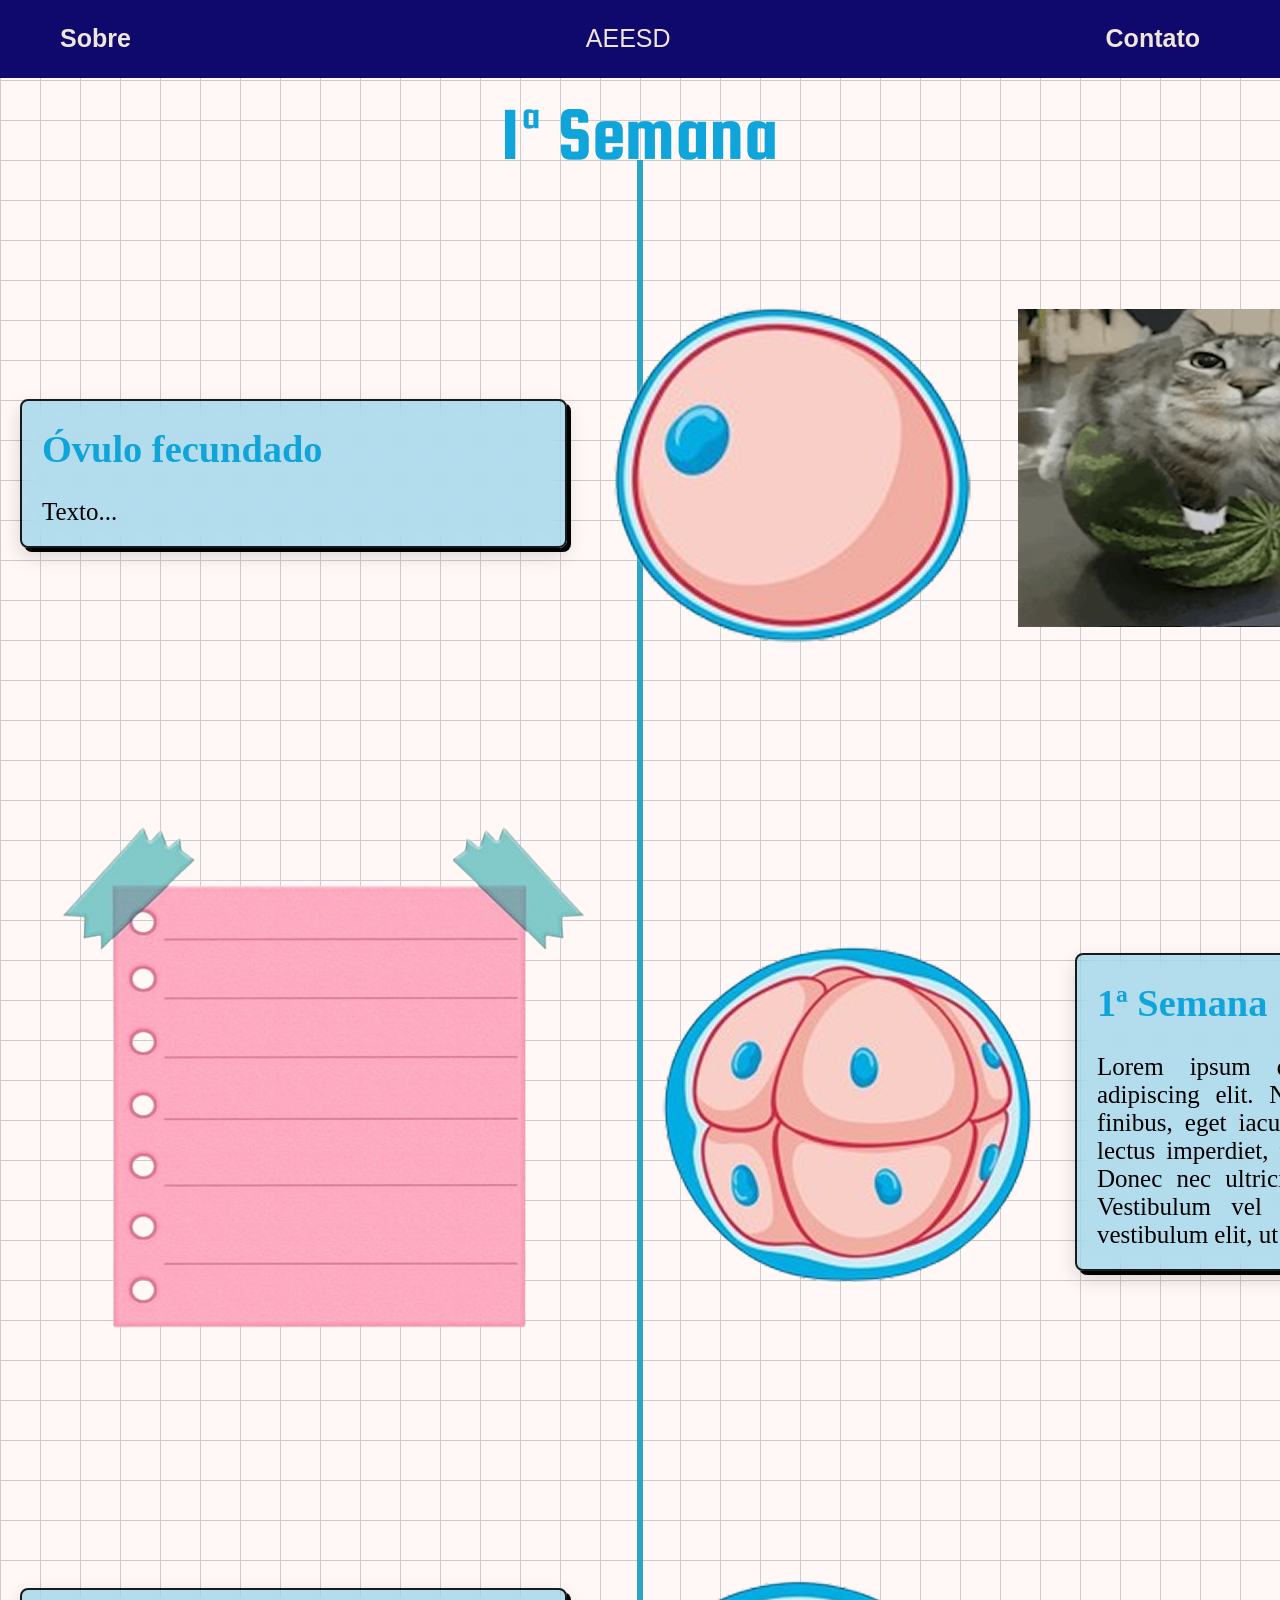
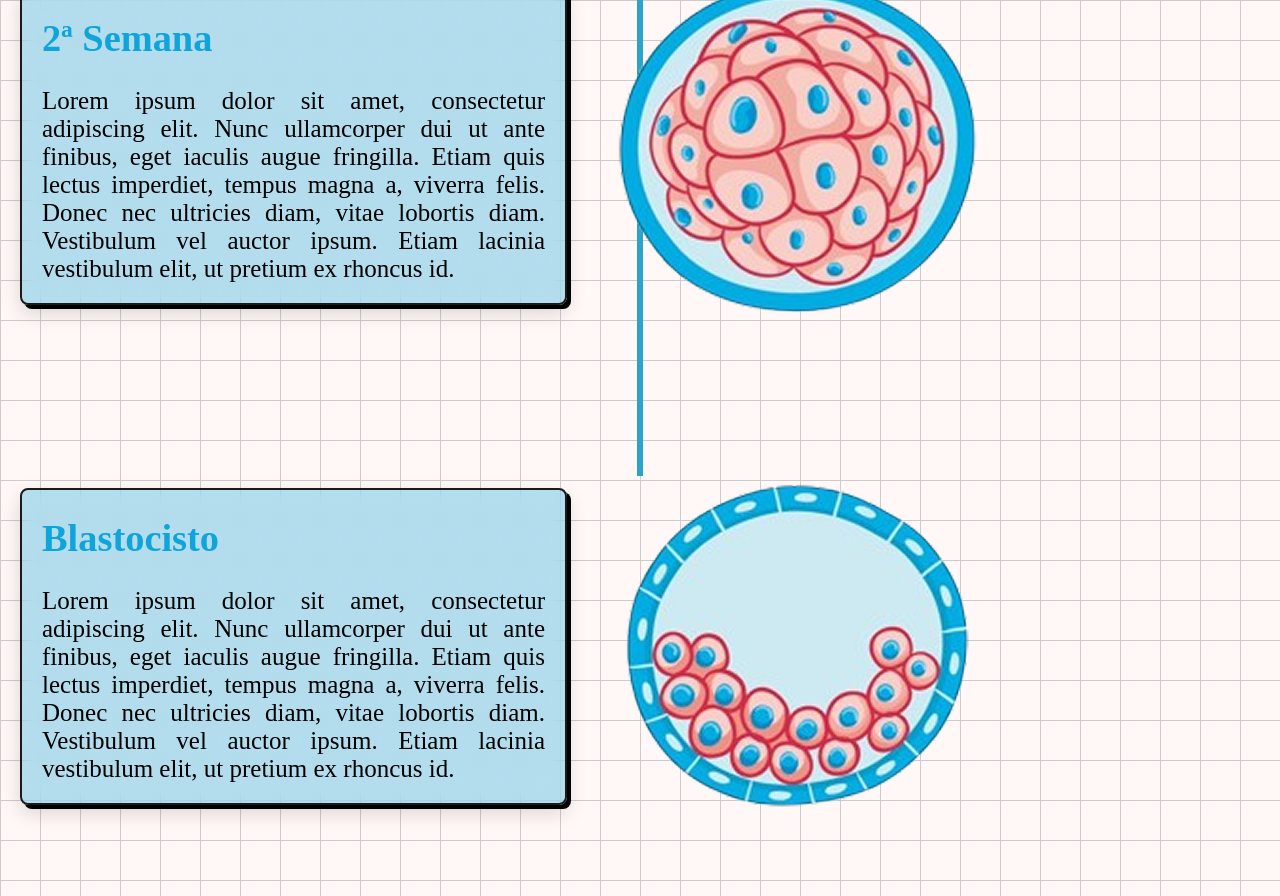
==== index.html @ a4c64a1e "deletando arquivos antigos" ====
<!DOCTYPE html>
<html lang="pt">

<head>
    <meta charset="UTF-8">
    <title>Fecundação</title>
    <link rel="stylesheet" href="style.css">
    <link rel="icon" type="jpg" href="img/gato.png" />
    <script src="./App.js"></script>

</head>

<body>

    <header class="header">
        <nav class="nav">
            <div class="menu-left">
                <a href="#">Sobre</a>
            </div>

            <div class="logo">AEESD</div>

            <div class="menu-right">
                <a href="#">Contato</a>
            </div>
        </nav>
    </header>

    <div class="semama">

        <div class="titulo-semana">
            <img src="img/1-semana.png" alt="">
        </div>

        <section class="timeline-item">

            <div class="timeline-content">

                <div class="card">
                    <h2>Óvulo fecundado</h2>
                    <p>Texto...</p>
                </div>

                <div class="timeline-center">
                    <img src="img/ovulo-fecundado.png">
                </div>

                <div class="side">
                    <img src="img/gato.png">
                </div>
            </div>

        </section>

        <section class="timeline-item">

            <div class="timeline-content">

                <div class="side">
                    <img src="img/POST-IT.png" alt="">
                </div>

                <div class="timeline-center">
                    <img src="img/primeiras-divisoes.png">
                </div>

                <div class="card">
                    <h2>1ª Semana</h2>
                    <p>Lorem ipsum dolor sit amet, consectetur adipiscing elit. Nunc ullamcorper dui ut ante finibus,
                        eget
                        iaculis augue fringilla. Etiam quis lectus imperdiet, tempus
                        magna a, viverra felis. Donec nec ultricies diam, vitae lobortis diam. Vestibulum vel auctor
                        ipsum.
                        Etiam lacinia vestibulum elit, ut pretium ex rhoncus id.</p>

                </div>
            </div>

        </section>

        <section class="timeline-item">

            <div class="timeline-content">

                <div class="card">
                    <h2>2ª Semana</h2>
                    <p>Lorem ipsum dolor sit amet, consectetur adipiscing elit. Nunc ullamcorper dui ut ante finibus,
                        eget
                        iaculis augue fringilla. Etiam quis lectus imperdiet, tempus
                        magna a, viverra felis. Donec nec ultricies diam, vitae lobortis diam. Vestibulum vel auctor
                        ipsum.
                        Etiam lacinia vestibulum elit, ut pretium ex rhoncus id.</p>
                </div>
                
                <div class="timeline-center">
                    <img src="img/morula.png">
                </div>
            </div>

        </section>

        <section class="timeline-item">

            <div class="timeline-content">

                <div class="card">
                    <h2>Blastocisto</h2>
                    <p>Lorem ipsum dolor sit amet, consectetur adipiscing elit. Nunc ullamcorper dui ut ante finibus,
                        eget
                        iaculis augue fringilla. Etiam quis lectus imperdiet, tempus
                        magna a, viverra felis. Donec nec ultricies diam, vitae lobortis diam. Vestibulum vel auctor
                        ipsum.
                        Etiam lacinia vestibulum elit, ut pretium ex rhoncus id.</p>
                </div>

                <div class="timeline-center">
                    <img src="img/blastocisto.png">
                </div>
            </div>

        </section>

    </div>

</body>

</html>
---- style.css ----
* {
    margin: 0;
    padding: 0;
    box-sizing: border-box;
    font-family: sans-serif;
}

html {
    font-size: 25px;
}

body::before {
    content: "";
    position: absolute;

    width: 6px;
    height: var(--line-height, 0px);

    background: #2aa4c8;

    left: 50%;
    transform: translateX(-50%);

    top: var(--line-start, 0px);

    z-index: 0;
}

body {
    -webkit-tap-highlight-color: transparent;
    line-height: 1.5;
    min-height: 100vh;
    background-color: #FFF8F6DE;

    background-image:
        linear-gradient(#ccc 1px, transparent 1px),
        linear-gradient(90deg, #ccc 1px, transparent 1px);
    background-size: 40px 40px;
}

.timeline-item {
    position: relative;
    padding: 120px 20px;
}

.timeline-content {
    display: grid;
    grid-template-columns: 1fr auto 1fr;
    align-items: center;
    gap: 40px;
}

.header {
    background: #10096d;
    padding: 20px 60px;
    color: #efe6d8;
}

.nav {
    display: flex;
    justify-content: space-between;
    align-items: center;
}

.nav a {
    text-decoration: none;
    color: #1f4fa3;
    font-weight: bold;
    margin-right: 20px;
    color: #efe6d8;
}

.titulo-semana {
    padding-top: 3.5vh;
    display: grid;
    place-items: center;
}

.titulo-semana {
    position: relative;
    text-align: center;
    margin-bottom: 60px;
}


.titulo-semana img {
    width: 269.80413818359375px;
}

.timeline-item {
    padding: 80px 20px;
    position: relative;
}

.timeline-content {
    display: grid;
    grid-template-columns: 1fr auto 1fr;
    align-items: center;
}



.card {
    position: relative;
    max-width: 551px;
    border-radius: 8px;
    border: 2px solid #1A1A1A;
    opacity: 1;
    background-color: #10A5DA4F;
    backdrop-filter: blur(10px);
    -webkit-backdrop-filter: blur(10px);
    padding: 20px;

    box-shadow:
        4px 4px 0px #000,
        0 8px 20px rgba(0, 0, 0, 0.15);

    transition: all 0.3s ease;
}

.card:hover {
    transform: translate(-2px, -2px);
    box-shadow:
        6px 6px 0px #000,
        0 12px 25px rgba(0, 0, 0, 0.2);
}

.card h2 {
    font-size: clamp(1.2rem, 3vw, 2rem);
    margin-bottom: 20px;
    color: #10A5DA;
    font-family: 'Squada One';
}


.card p {
    font-size: clamp(0.52rem, 2vw, 0.72);
    text-align: justify;
    font-family: 'Krona One';
    color: #000000;
    line-height: 28px;
    font-weight: 400;
    width: 503px;
}

.buttons button {
    padding: 15px 25px;
    border: none;
    border-radius: 10px;
    margin-right: 15px;
    font-weight: bold;
}

.timeline-center {
    position: relative;
    display: flex;
    justify-content: center;
}

.fala {
    position: absolute;
    top: -20px;
    left: 50px;
    background: white;
    border: 2px solid black;
    padding: 10px 20px;
    border-radius: 20px;
    font-weight: bold;
}

@media (max-width:900px) {

    .buttons {
        display: flex;
        flex-direction: column;
        gap: 15px;
    }

    .nav {
        flex-direction: column;
        gap: 20px;
    }

    .menu-left,
    .menu-right {
        display: flex;
        gap: 15px;
    }

}

.wave {
    width: 100%;
    overflow: hidden;
    line-height: 0;
    flex-basis: 100%;
}

.wave svg {
    display: block;
    width: 100%;
    height: 120px;
}
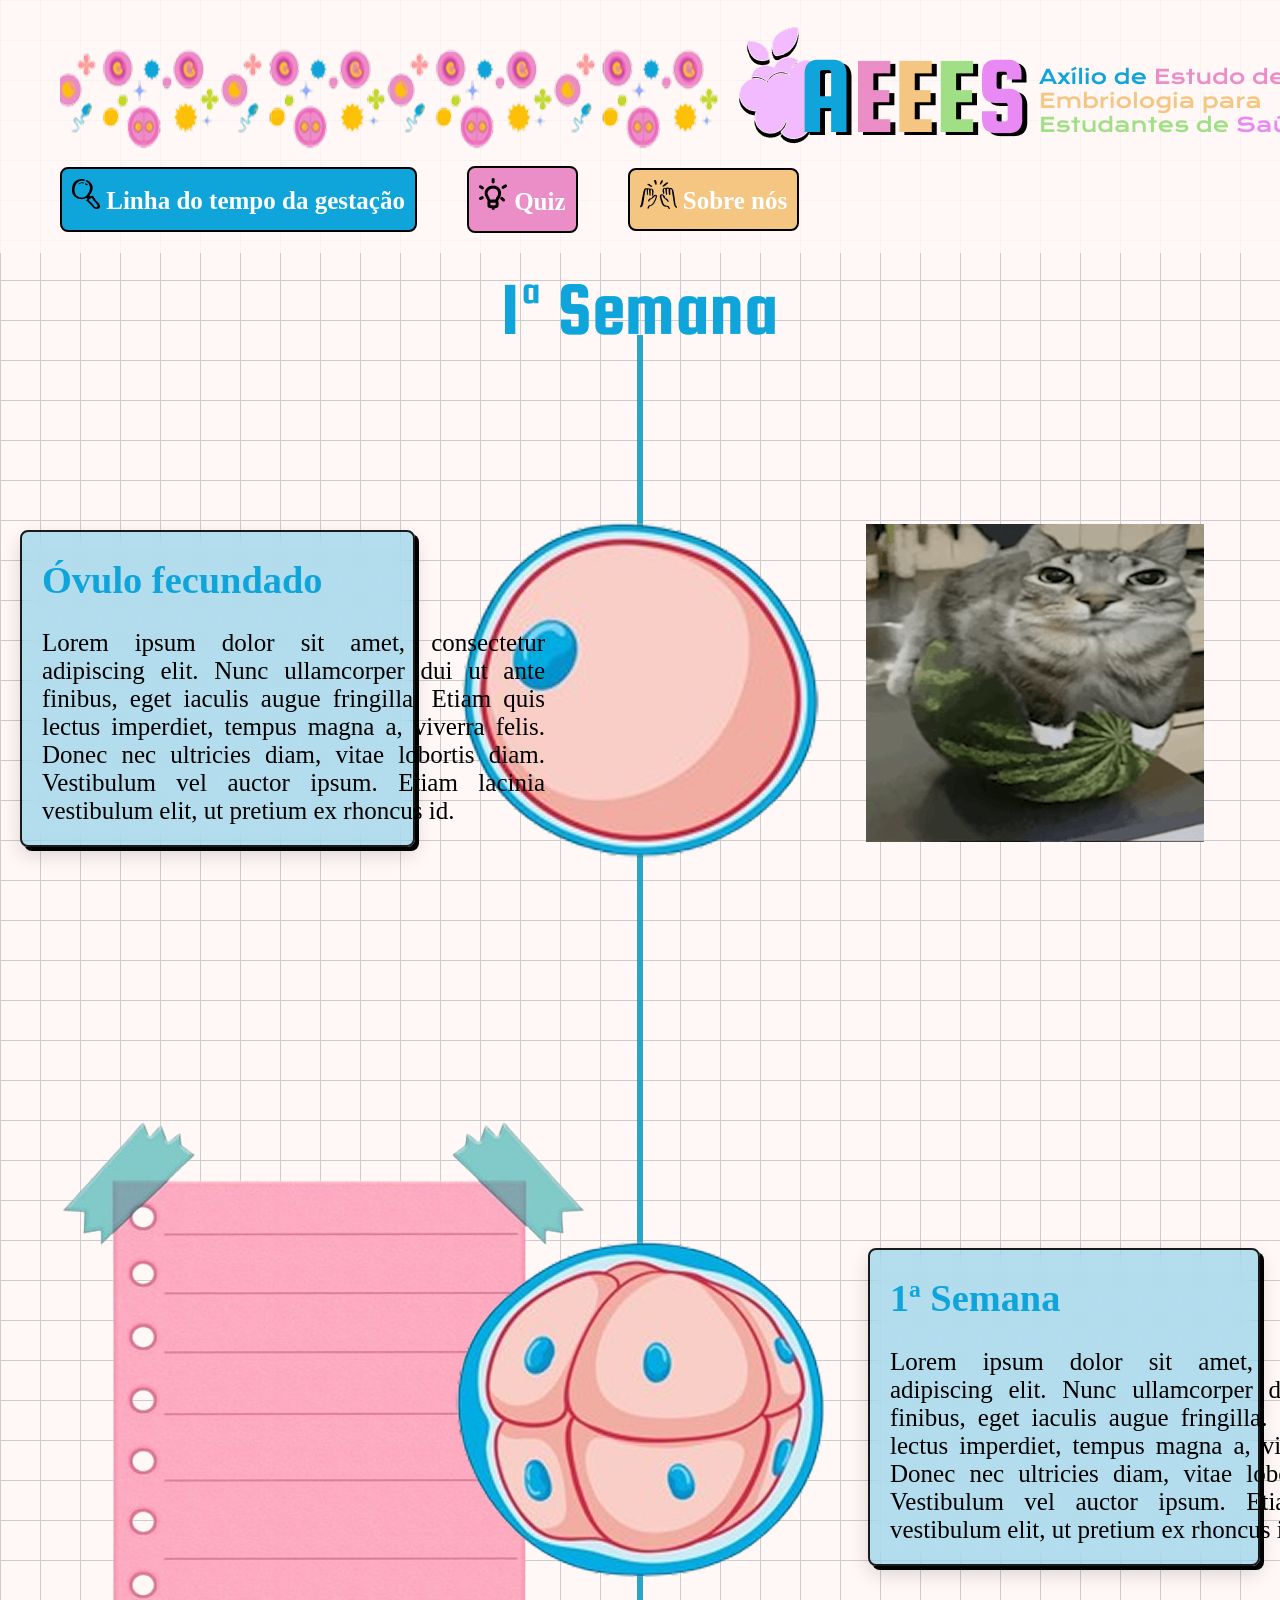
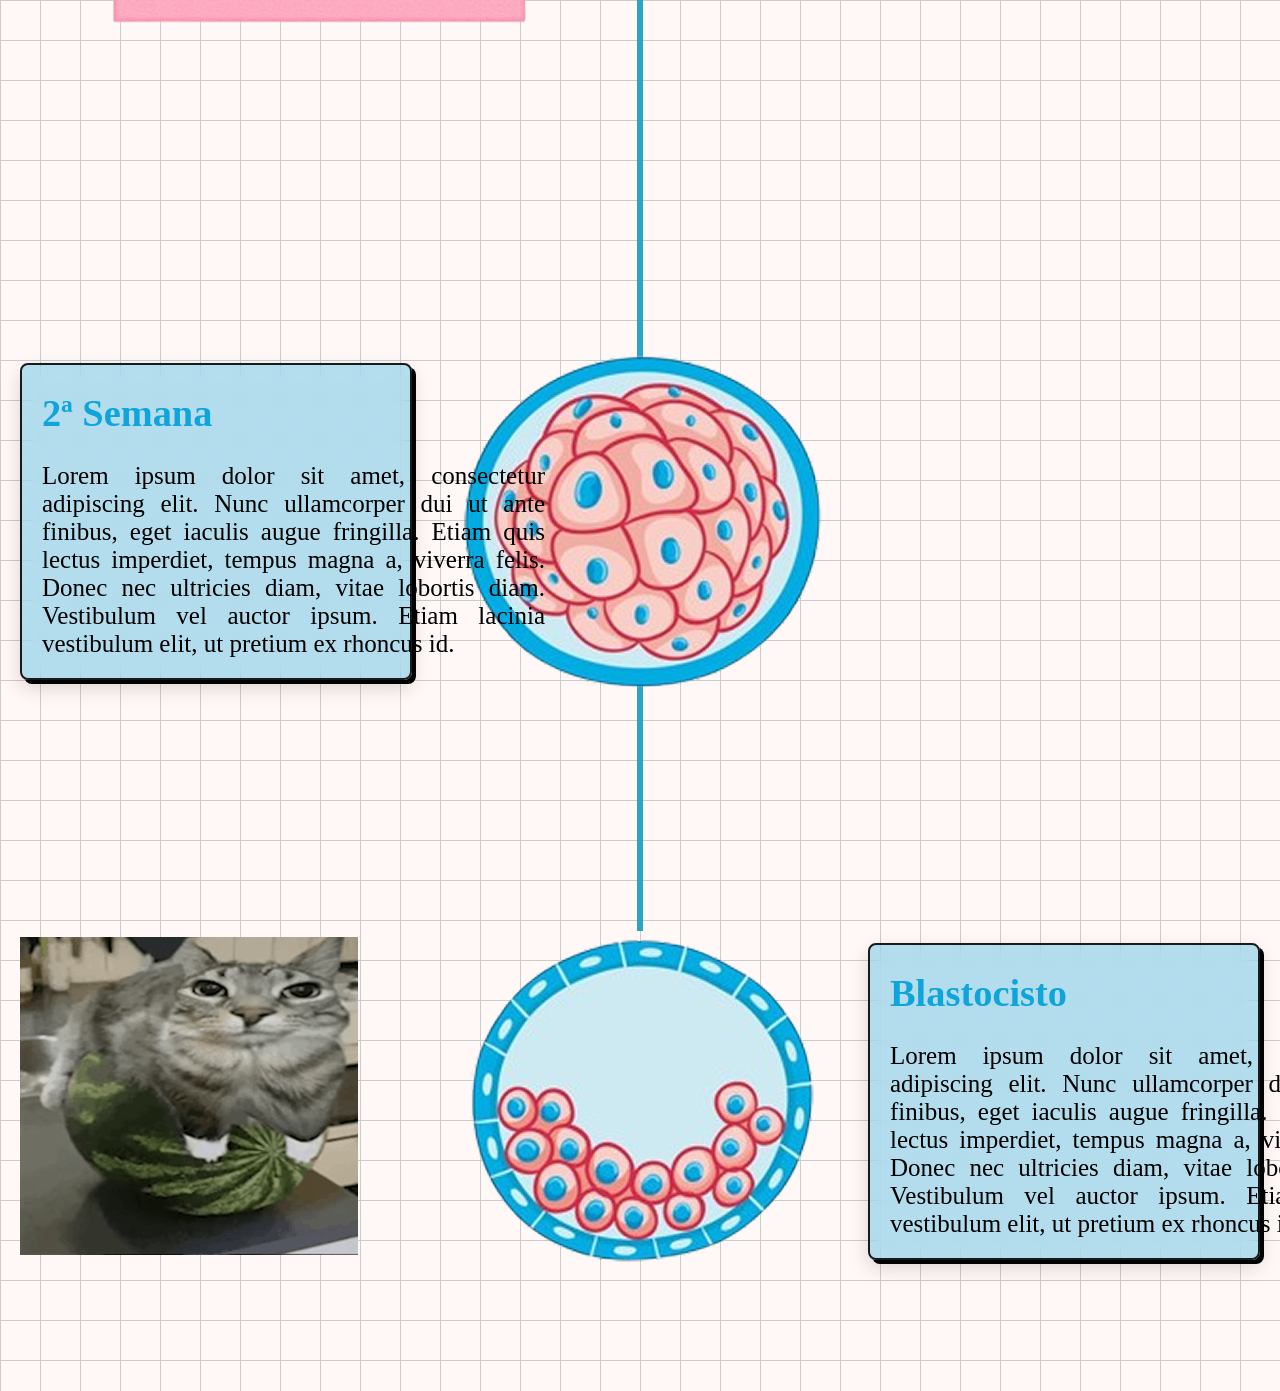
==== commit 34143774: "mudança na estrutura do img, mudanças na header da linha do tempo" ====
--- a/index.html
+++ b/index.html
@@ -13,16 +13,31 @@
 <body>
 
     <header class="header">
+        
+        <div class="logo">
+            <img src="img/header/image 2.png" alt="">
+            <img src="img/header/logo.png" alt="">
+            <img src="img/header/image 2.png" alt="">
+        </div>
+        
         <nav class="nav">
-            <div class="menu-left">
-                <a href="#">Sobre</a>
-            </div>
 
-            <div class="logo">AEESD</div>
+                <a href="#" class="a-timeline">
+                    <img src="img/header/lupa.png" alt="">
+                    Linha do tempo da gestação
+                </a>
 
-            <div class="menu-right">
-                <a href="#">Contato</a>
-            </div>
+                <a href="#" class="a-quiz">
+                    <img src="img/header/lampada-quiz.png" alt="">
+                    Quiz
+                </a>
+
+                <a href="#" class="a-sobre">
+                    <img src="img/header/sobre-nos.png" alt="">
+                    Sobre nós
+
+                </a>
+            
         </nav>
     </header>
 
@@ -38,7 +53,12 @@
 
                 <div class="card">
                     <h2>Óvulo fecundado</h2>
-                    <p>Texto...</p>
+                    <p>Lorem ipsum dolor sit amet, consectetur adipiscing elit. Nunc ullamcorper dui ut ante finibus,
+                        eget
+                        iaculis augue fringilla. Etiam quis lectus imperdiet, tempus
+                        magna a, viverra felis. Donec nec ultricies diam, vitae lobortis diam. Vestibulum vel auctor
+                        ipsum.
+                        Etiam lacinia vestibulum elit, ut pretium ex rhoncus id.</p>
                 </div>
 
                 <div class="timeline-center">
@@ -103,6 +123,14 @@
 
             <div class="timeline-content">
 
+                <div class="side">
+                    <img src="img/gato.png" alt="">
+                </div>
+
+                <div class="timeline-center">
+                    <img src="img/blastocisto.png">
+                </div>
+
                 <div class="card">
                     <h2>Blastocisto</h2>
                     <p>Lorem ipsum dolor sit amet, consectetur adipiscing elit. Nunc ullamcorper dui ut ante finibus,
@@ -113,9 +141,6 @@
                         Etiam lacinia vestibulum elit, ut pretium ex rhoncus id.</p>
                 </div>
 
-                <div class="timeline-center">
-                    <img src="img/blastocisto.png">
-                </div>
             </div>
 
         </section>
--- a/style.css
+++ b/style.css
@@ -30,75 +30,101 @@
     -webkit-tap-highlight-color: transparent;
     line-height: 1.5;
     min-height: 100vh;
-    background-color: #FFF8F6DE;
+    background: #FFF8F6DE;
 
     background-image:
         linear-gradient(#ccc 1px, transparent 1px),
         linear-gradient(90deg, #ccc 1px, transparent 1px);
     background-size: 40px 40px;
-}
-
-.timeline-item {
-    position: relative;
-    padding: 120px 20px;
-}
-
-.timeline-content {
-    display: grid;
-    grid-template-columns: 1fr auto 1fr;
-    align-items: center;
-    gap: 40px;
+
+    overflow-x: hidden;
+}
+
+
+.logo {
+    display: flex;
+    width: 100%;
+}
+
+.logo img {
+    width: 100%;
 }
 
 .header {
-    background: #10096d;
+    background: #FFF8F6DE;
     padding: 20px 60px;
     color: #efe6d8;
 }
 
 .nav {
     display: flex;
-    justify-content: space-between;
+    justify-content: left;
+
     align-items: center;
 }
 
 .nav a {
+    font-family: Krona One;
     text-decoration: none;
-    color: #1f4fa3;
     font-weight: bold;
-    margin-right: 20px;
-    color: #efe6d8;
+    margin-right: 50px;
+    color: #FFFFFF;
+    border: 2px solid #000000;
+}
+
+
+.a-timeline,
+.a-quiz,
+.a-sobre {
+    border-top: 2px solid #1A1A1A;
+    border-radius: 8px;
+    padding: 10px;
+}
+
+.a-timeline {
+    background-color: #10A5DA;
+}
+
+.a-quiz {
+    background: #EB8EC7;
+
+}
+
+.a-sobre {
+    background: #F4C682;
+
 }
 
 .titulo-semana {
     padding-top: 3.5vh;
     display: grid;
     place-items: center;
-}
-
-.titulo-semana {
     position: relative;
     text-align: center;
     margin-bottom: 60px;
 }
 
-
 .titulo-semana img {
     width: 269.80413818359375px;
 }
 
 .timeline-item {
-    padding: 80px 20px;
     position: relative;
+    padding: 120px 20px;
 }
 
 .timeline-content {
     display: grid;
-    grid-template-columns: 1fr auto 1fr;
+    grid-template-columns: minmax(0, 1fr) auto minmax(0, 1fr);
     align-items: center;
-}
-
-
+    gap: 40px;
+}
+
+
+.timeline-center {
+    display: flex;
+    justify-content: center;
+}
 
 .card {
     position: relative;
@@ -151,12 +177,6 @@
     font-weight: bold;
 }
 
-.timeline-center {
-    position: relative;
-    display: flex;
-    justify-content: center;
-}
-
 .fala {
     position: absolute;
     top: -20px;
@@ -181,12 +201,6 @@
         gap: 20px;
     }
 
-    .menu-left,
-    .menu-right {
-        display: flex;
-        gap: 15px;
-    }
-
 }
 
 .wave {
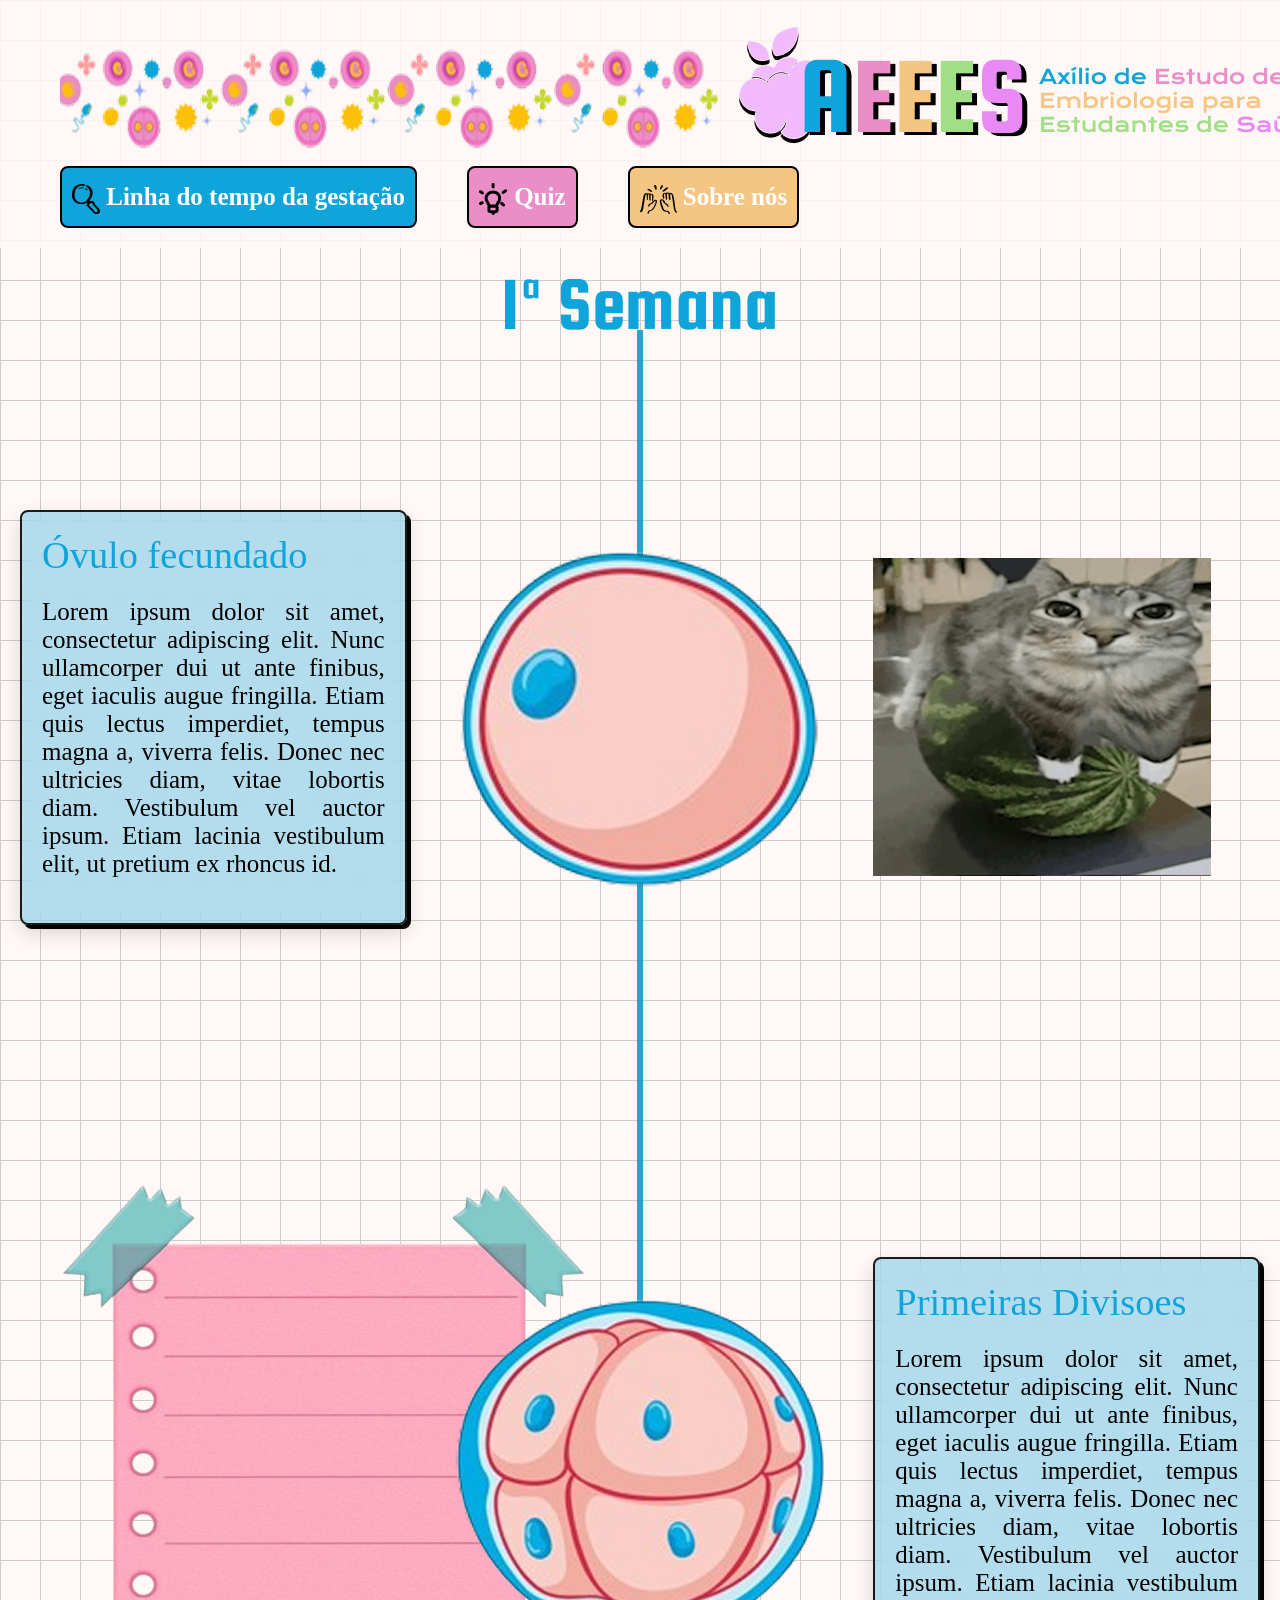
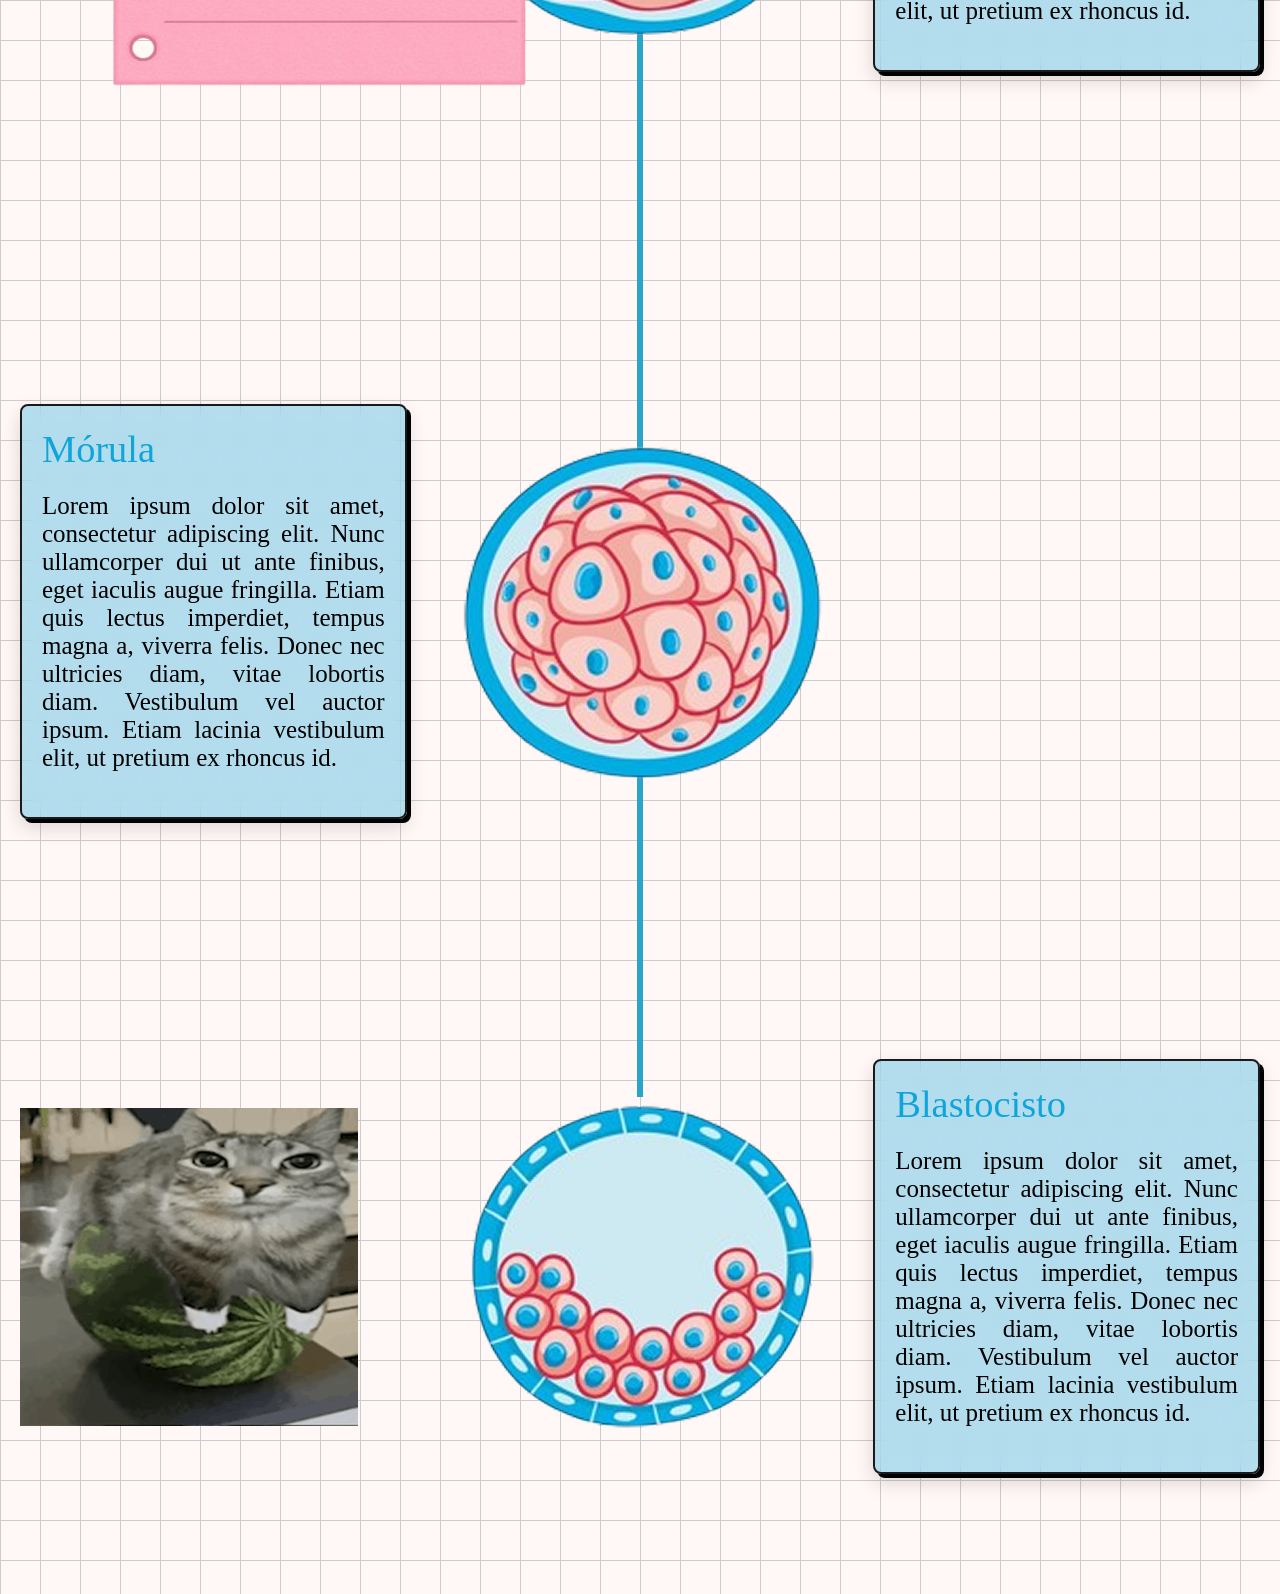
==== commit 3f237949: "Adicionando popover e navegação para página de detalhe da 1 semana, além de ajustar tamanho da fonte" ====
--- a/index.html
+++ b/index.html
@@ -2,49 +2,62 @@
 <html lang="pt">
 
 <head>
+    <title>Fecundação</title>
     <meta charset="UTF-8">
-    <title>Fecundação</title>
+
+    <link href="https://cdn.jsdelivr.net/npm/bootstrap@5.3.8/dist/css/bootstrap.min.css" rel="stylesheet"
+        integrity="sha384-sRIl4kxILFvY47J16cr9ZwB07vP4J8+LH7qKQnuqkuIAvNWLzeN8tE5YBujZqJLB" crossorigin="anonymous">
+
+    <script src="https://cdn.jsdelivr.net/npm/bootstrap@5.3.8/dist/js/bootstrap.bundle.min.js"
+        integrity="sha384-FKyoEForCGlyvwx9Hj09JcYn3nv7wiPVlz7YYwJrWVcXK/BmnVDxM+D2scQbITxI"
+        crossorigin="anonymous"></script>
+
     <link rel="stylesheet" href="style.css">
     <link rel="icon" type="jpg" href="img/gato.png" />
-    <script src="./App.js"></script>
+
+    <script src="./App.js" defer></script>
 
 </head>
 
 <body>
 
     <header class="header">
-        
+
         <div class="logo">
             <img src="img/header/image 2.png" alt="">
             <img src="img/header/logo.png" alt="">
             <img src="img/header/image 2.png" alt="">
         </div>
-        
+
         <nav class="nav">
 
-                <a href="#" class="a-timeline">
-                    <img src="img/header/lupa.png" alt="">
-                    Linha do tempo da gestação
-                </a>
+            <a href="index.html" class="a-timeline">
+                <img src="img/header/lupa.png" alt="">
+                Linha do tempo da gestação
+            </a>
 
-                <a href="#" class="a-quiz">
-                    <img src="img/header/lampada-quiz.png" alt="">
-                    Quiz
-                </a>
+            <a href="#" class="a-quiz">
+                <img src="img/header/lampada-quiz.png" alt="">
+                Quiz
+            </a>
 
-                <a href="#" class="a-sobre">
-                    <img src="img/header/sobre-nos.png" alt="">
-                    Sobre nós
+            <a href="#" class="a-sobre">
+                <img src="img/header/sobre-nos.png" alt="">
+                Sobre nós
 
-                </a>
-            
+            </a>
+
         </nav>
     </header>
 
     <div class="semama">
 
-        <div class="titulo-semana">
+        <div class="titulo-semana" data-bs-toggle="popover" data-bs-trigger="hover" data-bs-placement="top"
+            data-bs-title="1ª Semana" data-bs-content="Clique para ver mais">
+        
+        <a href="details/1-semana.html">
             <img src="img/1-semana.png" alt="">
+        </a>
         </div>
 
         <section class="timeline-item">
@@ -85,7 +98,7 @@
                 </div>
 
                 <div class="card">
-                    <h2>1ª Semana</h2>
+                    <h2>Primeiras Divisoes</h2>
                     <p>Lorem ipsum dolor sit amet, consectetur adipiscing elit. Nunc ullamcorper dui ut ante finibus,
                         eget
                         iaculis augue fringilla. Etiam quis lectus imperdiet, tempus
@@ -103,7 +116,7 @@
             <div class="timeline-content">
 
                 <div class="card">
-                    <h2>2ª Semana</h2>
+                    <h2>Mórula</h2>
                     <p>Lorem ipsum dolor sit amet, consectetur adipiscing elit. Nunc ullamcorper dui ut ante finibus,
                         eget
                         iaculis augue fringilla. Etiam quis lectus imperdiet, tempus
@@ -111,7 +124,7 @@
                         ipsum.
                         Etiam lacinia vestibulum elit, ut pretium ex rhoncus id.</p>
                 </div>
-                
+
                 <div class="timeline-center">
                     <img src="img/morula.png">
                 </div>
--- a/style.css
+++ b/style.css
@@ -40,10 +40,21 @@
     overflow-x: hidden;
 }
 
+.popover {
+    animation: popFade .3s ease;
+}
+
+.popover {
+    background: #ffffff;
+    border: 3px solid #1d67ac;
+    border-radius: 20px;
+}
+
 
 .logo {
     display: flex;
     width: 100%;
+    justify-content: start;
 }
 
 .logo img {
@@ -59,7 +70,6 @@
 .nav {
     display: flex;
     justify-content: left;
-
     align-items: center;
 }
 
@@ -70,6 +80,8 @@
     margin-right: 50px;
     color: #FFFFFF;
     border: 2px solid #000000;
+    transition: all 0.3s ease;
+
 }
 
 
@@ -79,6 +91,10 @@
     border-top: 2px solid #1A1A1A;
     border-radius: 8px;
     padding: 10px;
+}
+
+.nav a:hover {
+    transform: translate(-2px, -2px) scale(1.02);
 }
 
 .a-timeline {
@@ -115,9 +131,10 @@
 
 .timeline-content {
     display: grid;
-    grid-template-columns: minmax(0, 1fr) auto minmax(0, 1fr);
+    grid-template-columns: repeat(3, minmax(200px, 1fr));
     align-items: center;
     gap: 40px;
+
 }
 
 
@@ -131,7 +148,6 @@
     max-width: 551px;
     border-radius: 8px;
     border: 2px solid #1A1A1A;
-    opacity: 1;
     background-color: #10A5DA4F;
     backdrop-filter: blur(10px);
     -webkit-backdrop-filter: blur(10px);
@@ -145,10 +161,11 @@
 }
 
 .card:hover {
-    transform: translate(-2px, -2px);
+    transform: translate(-8px, -8px) scale(1.02);
+
     box-shadow:
-        6px 6px 0px #000,
-        0 12px 25px rgba(0, 0, 0, 0.2);
+        12px 12px 0px #000,
+        0 25px 50px rgba(0, 0, 0, 0.3);
 }
 
 .card h2 {
@@ -160,13 +177,12 @@
 
 
 .card p {
-    font-size: clamp(0.52rem, 2vw, 0.72);
+    font-size: clamp(0.7rem, 2vw, 1rem);
     text-align: justify;
     font-family: 'Krona One';
     color: #000000;
     line-height: 28px;
     font-weight: 400;
-    width: 503px;
 }
 
 .buttons button {
@@ -188,7 +204,7 @@
     font-weight: bold;
 }
 
-@media (max-width:900px) {
+/* @media (max-width:900px) {
 
     .buttons {
         display: flex;
@@ -214,4 +230,4 @@
     display: block;
     width: 100%;
     height: 120px;
-}+} */
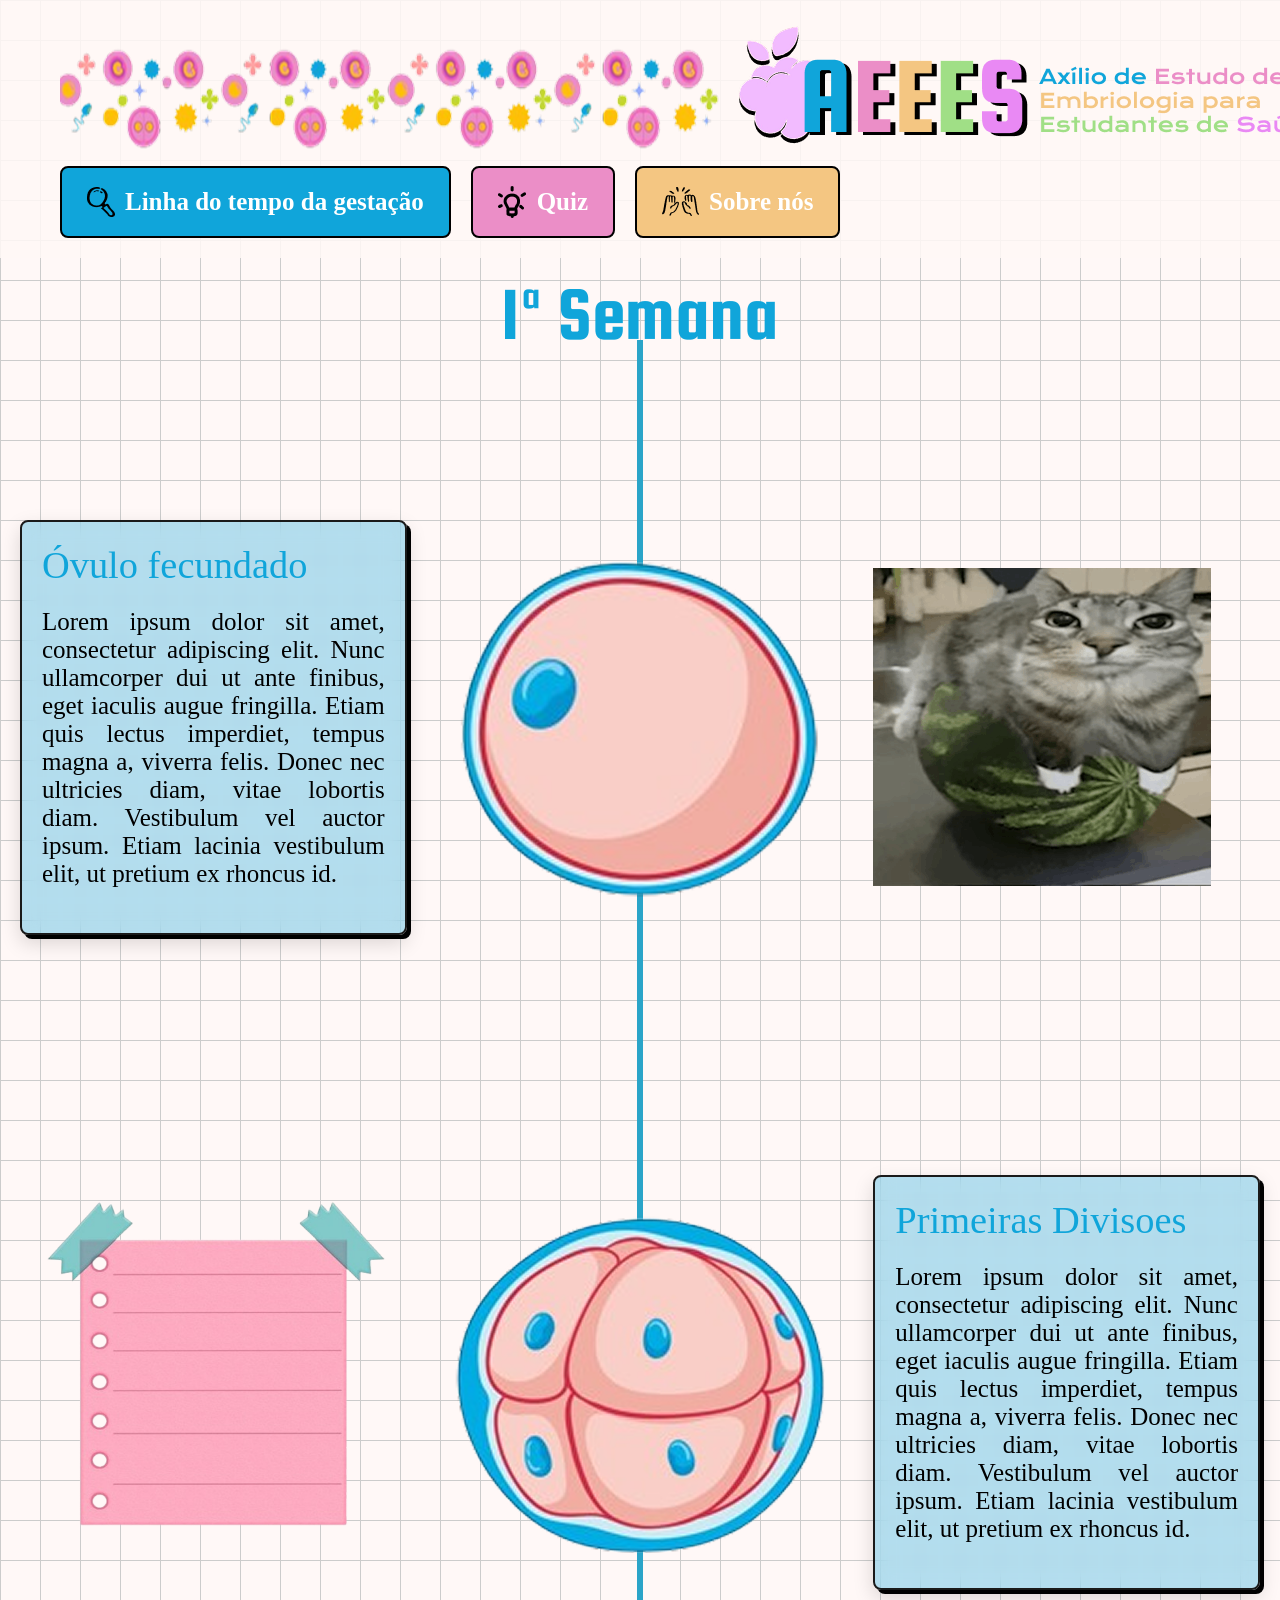
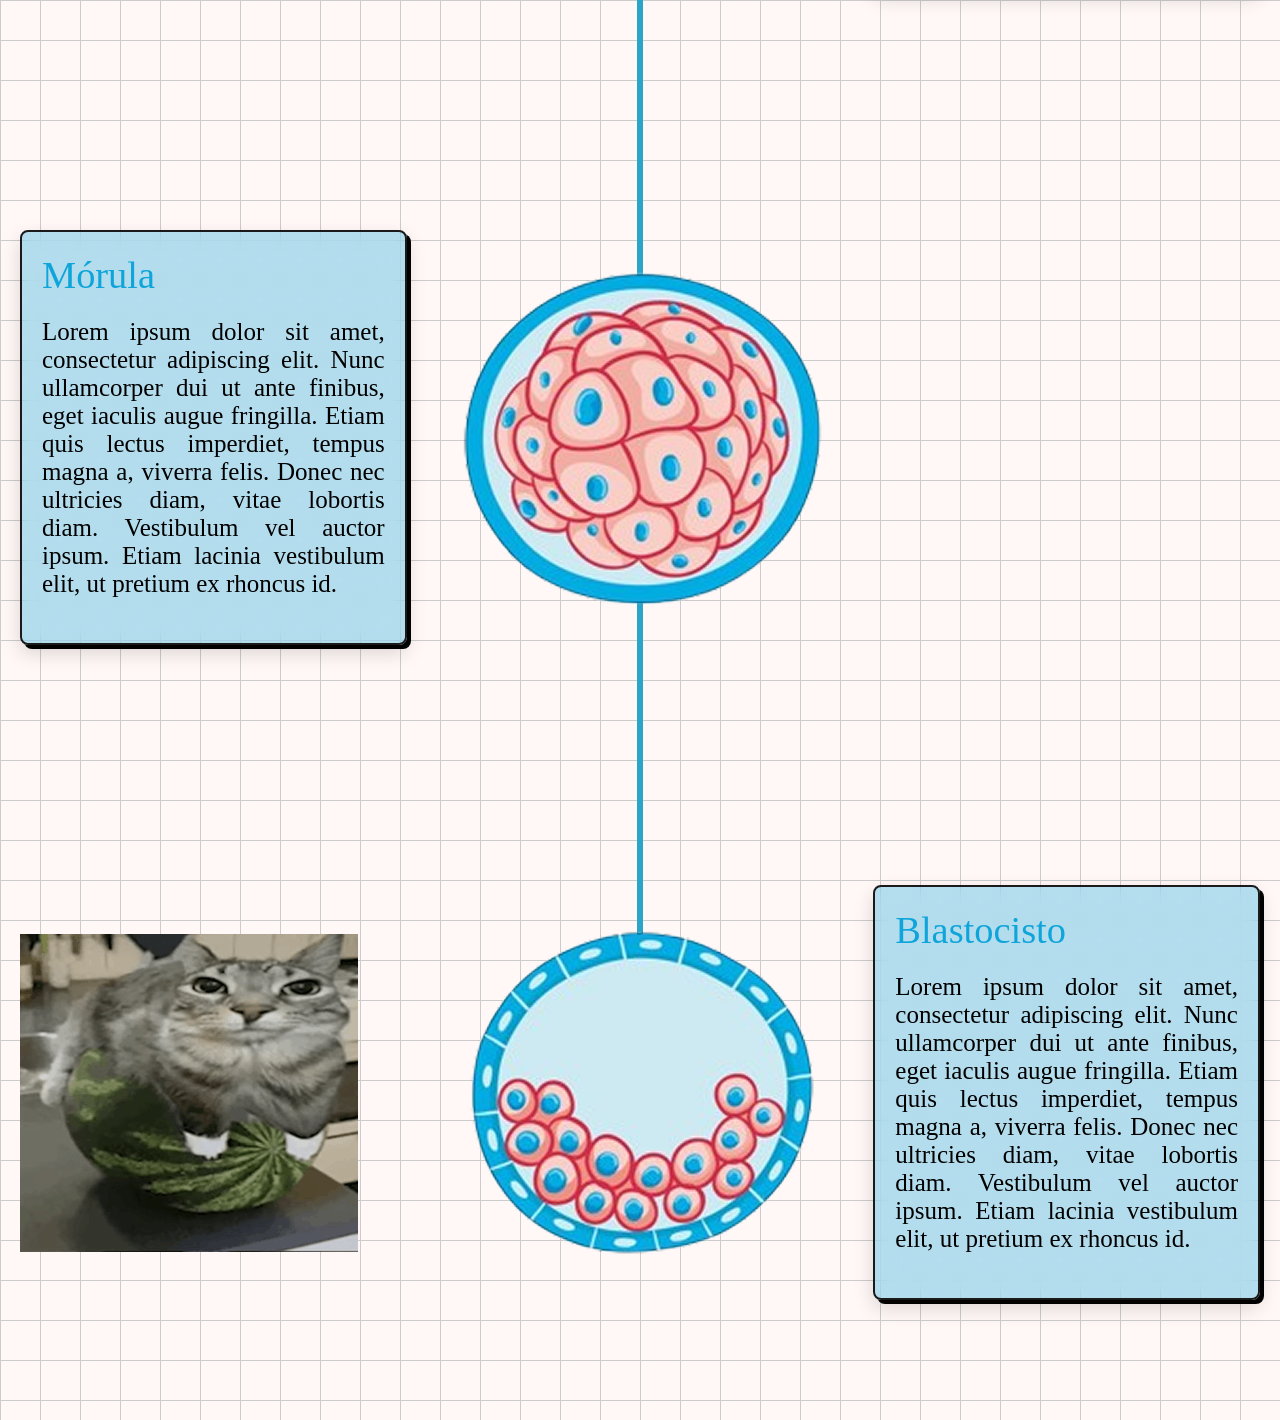
==== commit 6ab65bbf: "Adicionando navegação entre páginas e começando a melhorar responsividade" ====
--- a/index.html
+++ b/index.html
@@ -24,9 +24,9 @@
     <header class="header">
 
         <div class="logo">
-            <img src="img/header/image 2.png" alt="">
-            <img src="img/header/logo.png" alt="">
-            <img src="img/header/image 2.png" alt="">
+            <img src="img/header/image 2.png" alt="" class="icone-nav">
+            <img src="img/header/logo.png" alt="" class="icone-nav">
+            <img src="img/header/image 2.png" alt="" class="icone-nav">
         </div>
 
         <nav class="nav">
--- a/style.css
+++ b/style.css
@@ -69,19 +69,25 @@
 
 .nav {
     display: flex;
-    justify-content: left;
+    justify-content: flex-start;
     align-items: center;
+    flex-wrap: wrap;
+    gap: 20px;
 }
 
 .nav a {
     font-family: Krona One;
     text-decoration: none;
     font-weight: bold;
-    margin-right: 50px;
     color: #FFFFFF;
     border: 2px solid #000000;
     transition: all 0.3s ease;
-
+    white-space: nowrap;
+    padding: 15px 25px;
+    display: flex;
+    align-items: center;
+    gap: 10px;
+    min-width: fit-content;
 }
 
 
@@ -90,7 +96,6 @@
 .a-sobre {
     border-top: 2px solid #1A1A1A;
     border-radius: 8px;
-    padding: 10px;
 }
 
 .nav a:hover {
@@ -230,4 +235,185 @@
     display: block;
     width: 100%;
     height: 120px;
-} */+} */
+
+/* Classe responsiva para imagens */
+.img,
+img {
+    max-width: 100%;
+    height: auto;
+    display: block;
+}
+
+/* Media queries para telas menores */
+@media (max-width: 1024px) {
+    .header {
+        padding: 15px 30px;
+    }
+
+    .nav a {
+        margin-right: 30px;
+        font-size: 0.9rem;
+    }
+
+    .timeline-content {
+        grid-template-columns: 1fr;
+        gap: 30px;
+    }
+
+    .card {
+        max-width: 100%;
+    }
+}
+
+@media (max-width: 768px) {
+    html {
+        font-size: 18px;
+    }
+
+    .header {
+        padding: 10px 20px;
+    }
+
+    .logo {
+        flex-direction: column;
+        align-items: center;
+    }
+
+    .logo img {
+        max-width: 200px;
+    }
+
+    .nav {
+        flex-direction: column;
+        gap: 15px;
+        margin-top: 15px;
+    }
+
+    .icone-nav {
+        max-width: 100%;
+    }
+
+    .nav a {
+        margin-right: 0;
+        font-size: 0.85rem;
+        padding: 8px 12px;
+        width: fit-content;
+        text-align: center;
+    }
+
+    .titulo-semana {
+        margin-bottom: 30px;
+    }
+
+    .titulo-semana img {
+        max-width: 150px;
+    }
+
+    .timeline-item {
+        padding: 60px 15px;
+    }
+
+    .timeline-content {
+        grid-template-columns: 1fr;
+        gap: 20px;
+    }
+
+    .card {
+        max-width: 100%;
+        padding: 15px;
+        box-shadow: 2px 2px 0px #000, 0 4px 10px rgba(0, 0, 0, 0.15);
+    }
+
+    .card:hover {
+        box-shadow: 4px 4px 0px #000, 0 8px 20px rgba(0, 0, 0, 0.2);
+    }
+
+    .card h2 {
+        font-size: 1rem;
+    }
+
+    .card p {
+        font-size: 0.8rem;
+        line-height: 20px;
+    }
+
+    .timeline-center img,
+    .side img {
+        max-width: 100%;
+        height: auto;
+    }
+}
+
+@media (max-width: 480px) {
+    html {
+        font-size: 14px;
+    }
+
+    body {
+        background-size: 20px 20px;
+    }
+
+    .header {
+        padding: 8px 15px;
+    }
+
+    .logo {
+        gap: 10px;
+    }
+
+    .logo img {
+        max-width: 120px;
+    }
+
+    .nav a {
+        font-size: 0.75rem;
+        padding: 6px 10px;
+        margin-right: 0;
+    }
+
+    .nav a img {
+        display: none;
+    }
+
+    .titulo-semana {
+        padding-top: 2vh;
+        margin-bottom: 20px;
+    }
+
+    .titulo-semana img {
+        max-width: 100px;
+    }
+
+    .timeline-item {
+        padding: 40px 10px;
+    }
+
+    .card {
+        padding: 10px;
+        border-radius: 5px;
+    }
+
+    .card h2 {
+        font-size: 0.9rem;
+        margin-bottom: 10px;
+    }
+
+    .card p {
+        font-size: 0.7rem;
+        line-height: 16px;
+    }
+
+    .buttons button {
+        padding: 10px 15px;
+        margin-right: 10px;
+        font-size: 0.8rem;
+    }
+
+    .fala {
+        top: -15px;
+        left: 20px;
+        padding: 8px 15px;
+        font-size: 0.8rem;
+    }
+}
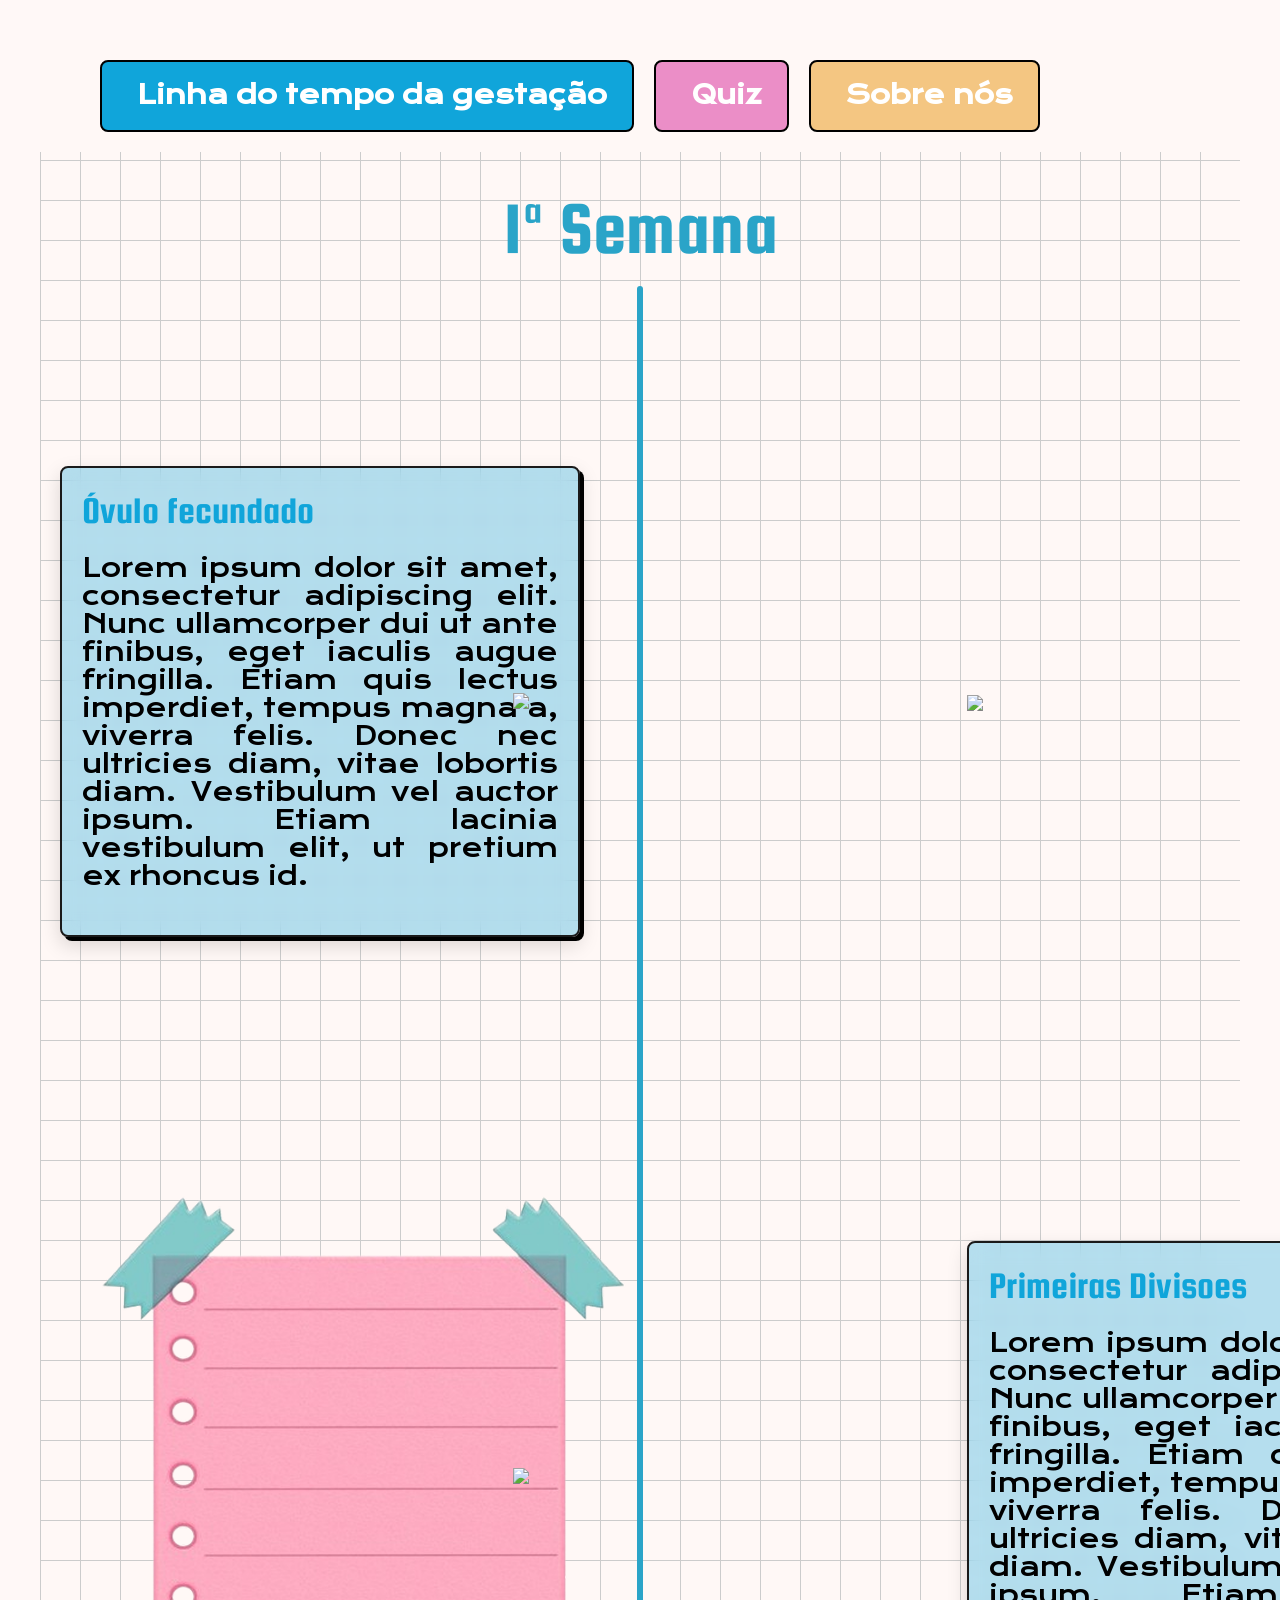
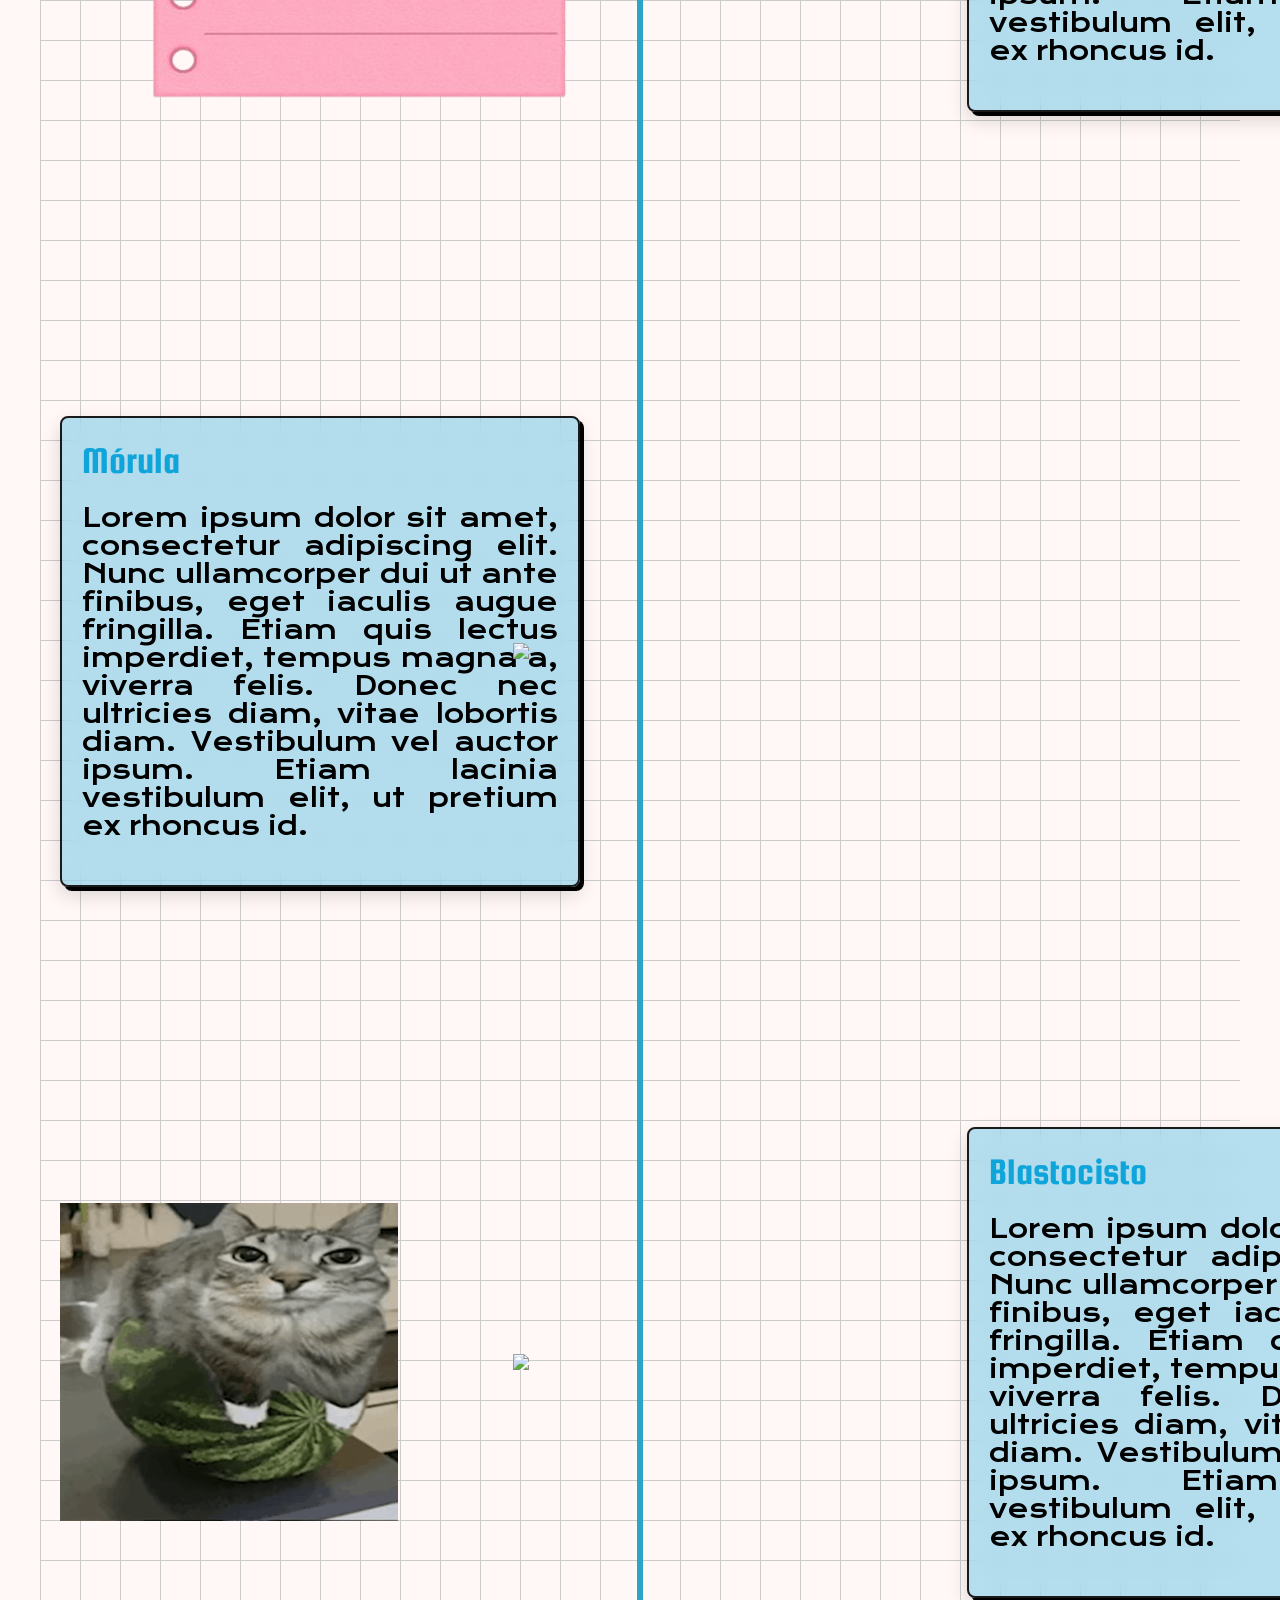
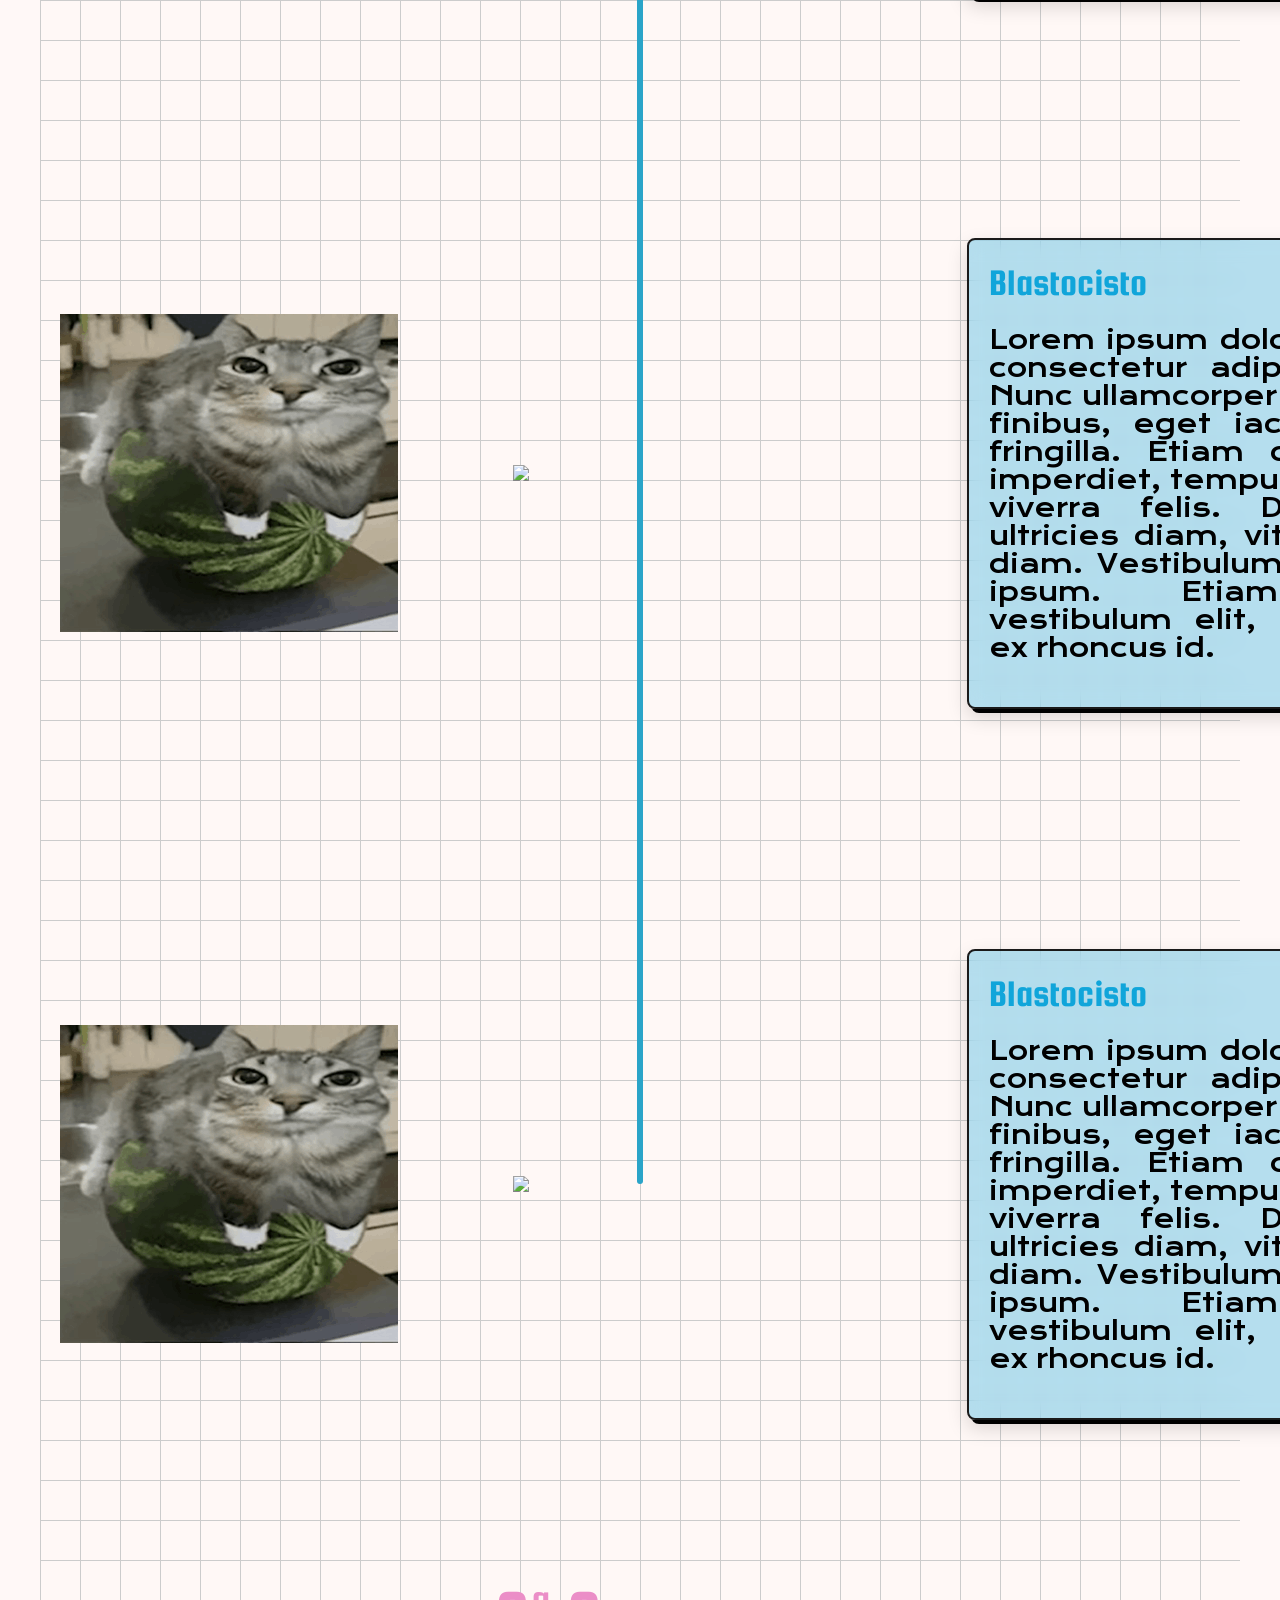
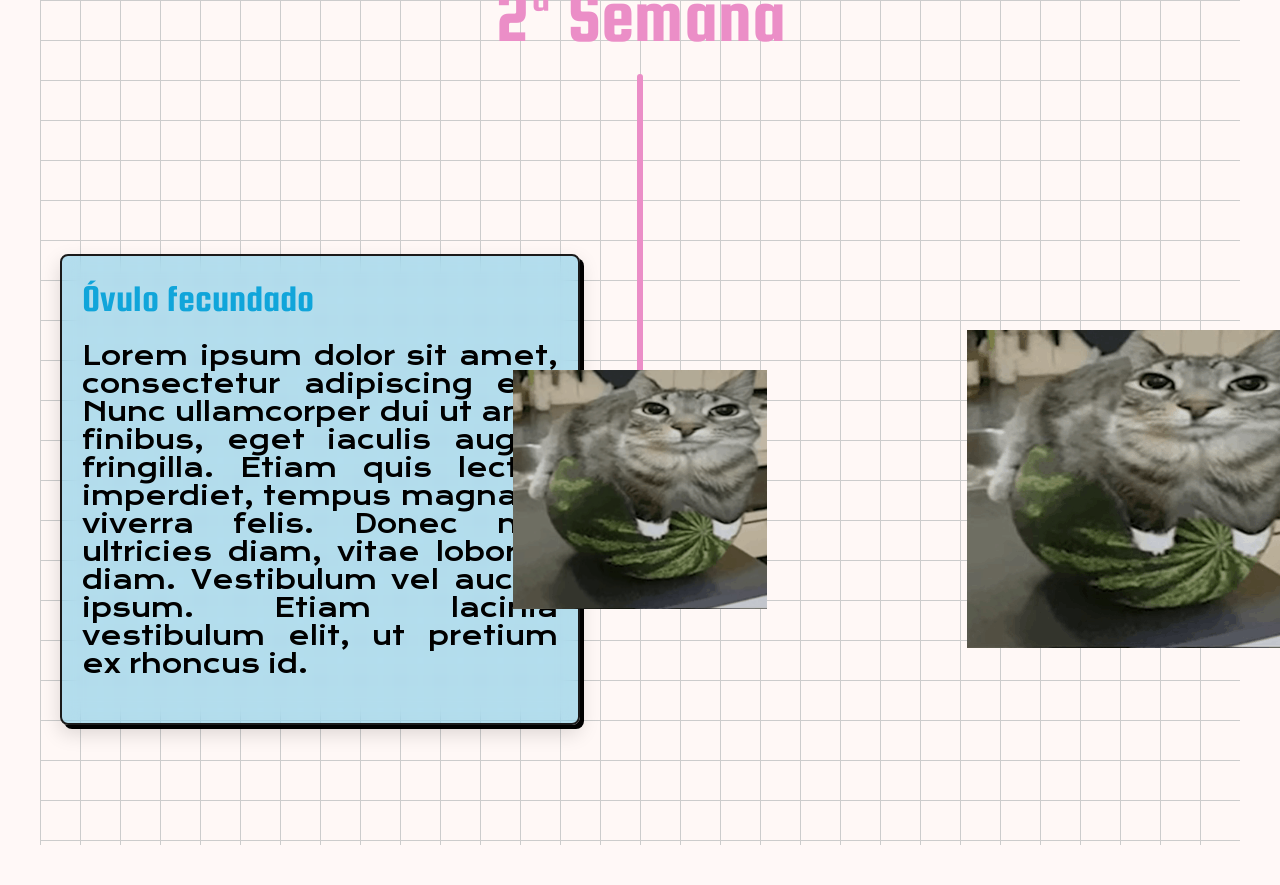
==== commit 2f353ac6: "colocando margem na página, alterando as fontes. os titulos de semana agora são h1 e não mais imagen" ====
--- a/index.html
+++ b/index.html
@@ -2,8 +2,12 @@
 <html lang="pt">
 
 <head>
-    <title>Fecundação</title>
+    <title>AEEES - Linha do Tempo</title>
     <meta charset="UTF-8">
+
+    <link rel="preconnect" href="https://fonts.googleapis.com">
+    <link rel="preconnect" href="https://fonts.gstatic.com" crossorigin>
+    <link href="https://fonts.googleapis.com/css2?family=Krona+One&family=Squada+One&display=swap" rel="stylesheet">
 
     <link href="https://cdn.jsdelivr.net/npm/bootstrap@5.3.8/dist/css/bootstrap.min.css" rel="stylesheet"
         integrity="sha384-sRIl4kxILFvY47J16cr9ZwB07vP4J8+LH7qKQnuqkuIAvNWLzeN8tE5YBujZqJLB" crossorigin="anonymous">
@@ -13,7 +17,7 @@
         crossorigin="anonymous"></script>
 
     <link rel="stylesheet" href="style.css">
-    <link rel="icon" type="jpg" href="img/gato.png" />
+    <link rel="icon" type="jpg" href="img/Amorula/AMORULA - Rosto 1.png" />
 
     <script src="./App.js" defer></script>
 
@@ -23,41 +27,204 @@
 
     <header class="header">
 
-        <div class="logo">
-            <img src="img/header/image 2.png" alt="" class="icone-nav">
-            <img src="img/header/logo.png" alt="" class="icone-nav">
-            <img src="img/header/image 2.png" alt="" class="icone-nav">
-        </div>
-
         <nav class="nav">
 
-            <a href="index.html" class="a-timeline">
-                <img src="img/header/lupa.png" alt="">
-                Linha do tempo da gestação
-            </a>
-
-            <a href="#" class="a-quiz">
-                <img src="img/header/lampada-quiz.png" alt="">
-                Quiz
-            </a>
-
-            <a href="#" class="a-sobre">
-                <img src="img/header/sobre-nos.png" alt="">
-                Sobre nós
-
-            </a>
+            <div class="logo">
+                <img src="img/header/Logo/Axílio de Estudo de Embriologia para Estudantes de Saúde.png" alt="">
+                <img src="img/header/Logo/LOGO AEEES 1.png" alt="" class="icone-nav">
+            </div>
+
+            <div class="nav-links">
+
+                <a href="index.html" class="a-timeline">
+                    <img src="img/header/IMAGEM BOTAO - Lupa.png" alt="">
+                    Linha do tempo da gestação
+                </a>
+
+                <a href="#" class="a-quiz">
+                    <img src="img/header/IMAGEM BOTAO - Lampada.png" alt="">
+                    Quiz
+                </a>
+
+                <a href="#" class="a-sobre">
+                    <img src="img/header/IMAGEM BOTAO - Rostinho.png" alt="">
+                    Sobre nós
+
+                </a>
+
+            </div>
 
         </nav>
     </header>
 
-    <div class="semama">
+    <div class="semana semana-1">
+
+        <div class="titulo-semana" data-bs-toggle="popover" data-bs-trigger="hover" data-bs-placement="right"
+            data-bs-title="1ª Semana" data-bs-content="Clique para ver mais">
+
+            <a href="details/1-semana.html">
+                <h1>1ª Semana</h1>
+            </a>
+        </div>
+
+        <section class="timeline-item">
+
+            <div class="timeline-content">
+
+                <div class="card">
+                    <h2>Óvulo fecundado</h2>
+                    <p>Lorem ipsum dolor sit amet, consectetur adipiscing elit. Nunc ullamcorper dui ut ante finibus,
+                        eget
+                        iaculis augue fringilla. Etiam quis lectus imperdiet, tempus
+                        magna a, viverra felis. Donec nec ultricies diam, vitae lobortis diam. Vestibulum vel auctor
+                        ipsum.
+                        Etiam lacinia vestibulum elit, ut pretium ex rhoncus id.</p>
+                </div>
+
+                <div class="timeline-center">
+                    <img src="img/IMAGEM 1S_1- Óvulo fecundado.png">
+                </div>
+
+                <div class="side">
+                    <img src="img/Amorula/AMORULA - Rosto 1.png">
+                </div>
+            </div>
+
+        </section>
+
+        <section class="timeline-item">
+
+            <div class="timeline-content">
+
+                <div class="side">
+                    <img src="img/POST-IT.png" alt="">
+                </div>
+
+                <div class="timeline-center">
+                    <img src="img/IMAGEM 1S_2 - Primeira divisão.png">
+                </div>
+
+                <div class="card">
+                    <h2>Primeiras Divisoes</h2>
+                    <p>Lorem ipsum dolor sit amet, consectetur adipiscing elit. Nunc ullamcorper dui ut ante finibus,
+                        eget
+                        iaculis augue fringilla. Etiam quis lectus imperdiet, tempus
+                        magna a, viverra felis. Donec nec ultricies diam, vitae lobortis diam. Vestibulum vel auctor
+                        ipsum.
+                        Etiam lacinia vestibulum elit, ut pretium ex rhoncus id.</p>
+
+                </div>
+            </div>
+
+        </section>
+
+        <section class="timeline-item">
+
+            <div class="timeline-content">
+
+                <div class="card">
+                    <h2>Mórula</h2>
+                    <p>Lorem ipsum dolor sit amet, consectetur adipiscing elit. Nunc ullamcorper dui ut ante finibus,
+                        eget
+                        iaculis augue fringilla. Etiam quis lectus imperdiet, tempus
+                        magna a, viverra felis. Donec nec ultricies diam, vitae lobortis diam. Vestibulum vel auctor
+                        ipsum.
+                        Etiam lacinia vestibulum elit, ut pretium ex rhoncus id.</p>
+                </div>
+
+                <div class="timeline-center">
+                    <img src="img/IMAGEM 1S_3 - Terceira divisão.png">
+                </div>
+            </div>
+
+        </section>
+
+        <section class="timeline-item">
+
+            <div class="timeline-content">
+
+                <div class="side">
+                    <img src="img/gato.png" alt="">
+                </div>
+
+                <div class="timeline-center">
+                    <img src="img/IMAGEM 1S_4- Segunda divisão.png">
+                </div>
+
+                <div class="card">
+                    <h2>Blastocisto</h2>
+                    <p>Lorem ipsum dolor sit amet, consectetur adipiscing elit. Nunc ullamcorper dui ut ante finibus,
+                        eget
+                        iaculis augue fringilla. Etiam quis lectus imperdiet, tempus
+                        magna a, viverra felis. Donec nec ultricies diam, vitae lobortis diam. Vestibulum vel auctor
+                        ipsum.
+                        Etiam lacinia vestibulum elit, ut pretium ex rhoncus id.</p>
+                </div>
+
+            </div>
+
+        </section>
+        <section class="timeline-item">
+
+            <div class="timeline-content">
+
+                <div class="side">
+                    <img src="img/gato.png" alt="">
+                </div>
+
+                <div class="timeline-center">
+                    <img src="img/IMAGEM 1S_5 - Mórula.png">
+                </div>
+
+                <div class="card">
+                    <h2>Blastocisto</h2>
+                    <p>Lorem ipsum dolor sit amet, consectetur adipiscing elit. Nunc ullamcorper dui ut ante finibus,
+                        eget
+                        iaculis augue fringilla. Etiam quis lectus imperdiet, tempus
+                        magna a, viverra felis. Donec nec ultricies diam, vitae lobortis diam. Vestibulum vel auctor
+                        ipsum.
+                        Etiam lacinia vestibulum elit, ut pretium ex rhoncus id.</p>
+                </div>
+
+            </div>
+
+        </section>
+        <section class="timeline-item">
+
+            <div class="timeline-content">
+
+                <div class="side">
+                    <img src="img/gato.png" alt="">
+                </div>
+
+                <div class="timeline-center">
+                    <img src="img/IMAGEM 1S_6 - Blastocisto.png">
+                </div>
+
+                <div class="card">
+                    <h2>Blastocisto</h2>
+                    <p>Lorem ipsum dolor sit amet, consectetur adipiscing elit. Nunc ullamcorper dui ut ante finibus,
+                        eget
+                        iaculis augue fringilla. Etiam quis lectus imperdiet, tempus
+                        magna a, viverra felis. Donec nec ultricies diam, vitae lobortis diam. Vestibulum vel auctor
+                        ipsum.
+                        Etiam lacinia vestibulum elit, ut pretium ex rhoncus id.</p>
+                </div>
+
+            </div>
+
+        </section>
+
+    </div>
+
+    <div class="semana semana-2">
 
         <div class="titulo-semana" data-bs-toggle="popover" data-bs-trigger="hover" data-bs-placement="top"
-            data-bs-title="1ª Semana" data-bs-content="Clique para ver mais">
-        
-        <a href="details/1-semana.html">
-            <img src="img/1-semana.png" alt="">
-        </a>
+            data-bs-title="2ª Semana" data-bs-content="Clique para ver mais">
+
+            <a href="details/2-semana.html">
+                <h1>2ª Semana</h1>
+            </a>
         </div>
 
         <section class="timeline-item">
@@ -75,88 +242,17 @@
                 </div>
 
                 <div class="timeline-center">
-                    <img src="img/ovulo-fecundado.png">
-                </div>
-
-                <div class="side">
                     <img src="img/gato.png">
                 </div>
-            </div>
-
-        </section>
-
-        <section class="timeline-item">
-
-            <div class="timeline-content">
-
-                <div class="side">
-                    <img src="img/POST-IT.png" alt="">
-                </div>
-
-                <div class="timeline-center">
-                    <img src="img/primeiras-divisoes.png">
-                </div>
-
-                <div class="card">
-                    <h2>Primeiras Divisoes</h2>
-                    <p>Lorem ipsum dolor sit amet, consectetur adipiscing elit. Nunc ullamcorper dui ut ante finibus,
-                        eget
-                        iaculis augue fringilla. Etiam quis lectus imperdiet, tempus
-                        magna a, viverra felis. Donec nec ultricies diam, vitae lobortis diam. Vestibulum vel auctor
-                        ipsum.
-                        Etiam lacinia vestibulum elit, ut pretium ex rhoncus id.</p>
-
-                </div>
-            </div>
-
-        </section>
-
-        <section class="timeline-item">
-
-            <div class="timeline-content">
-
-                <div class="card">
-                    <h2>Mórula</h2>
-                    <p>Lorem ipsum dolor sit amet, consectetur adipiscing elit. Nunc ullamcorper dui ut ante finibus,
-                        eget
-                        iaculis augue fringilla. Etiam quis lectus imperdiet, tempus
-                        magna a, viverra felis. Donec nec ultricies diam, vitae lobortis diam. Vestibulum vel auctor
-                        ipsum.
-                        Etiam lacinia vestibulum elit, ut pretium ex rhoncus id.</p>
-                </div>
-
-                <div class="timeline-center">
-                    <img src="img/morula.png">
-                </div>
-            </div>
-
-        </section>
-
-        <section class="timeline-item">
-
-            <div class="timeline-content">
-
-                <div class="side">
-                    <img src="img/gato.png" alt="">
-                </div>
-
-                <div class="timeline-center">
-                    <img src="img/blastocisto.png">
-                </div>
-
-                <div class="card">
-                    <h2>Blastocisto</h2>
-                    <p>Lorem ipsum dolor sit amet, consectetur adipiscing elit. Nunc ullamcorper dui ut ante finibus,
-                        eget
-                        iaculis augue fringilla. Etiam quis lectus imperdiet, tempus
-                        magna a, viverra felis. Donec nec ultricies diam, vitae lobortis diam. Vestibulum vel auctor
-                        ipsum.
-                        Etiam lacinia vestibulum elit, ut pretium ex rhoncus id.</p>
-                </div>
-
-            </div>
-
-        </section>
+
+                <div class="side">
+                    <img src="img/gato.png">
+                </div>
+            </div>
+
+        </section>
+
+
 
     </div>
 
--- a/style.css
+++ b/style.css
@@ -7,72 +7,132 @@
 
 html {
     font-size: 25px;
-}
-
-body::before {
-    content: "";
-    position: absolute;
-
-    width: 6px;
-    height: var(--line-height, 0px);
-
-    background: #2aa4c8;
-
-    left: 50%;
-    transform: translateX(-50%);
-
-    top: var(--line-start, 0px);
-
-    z-index: 0;
+    background: #FFF8F6DE;
+}
+
+.body-line-fix {
+    display: none;
 }
 
 body {
     -webkit-tap-highlight-color: transparent;
     line-height: 1.5;
-    min-height: 100vh;
+    min-height: calc(100vh - 80px);
+    margin: 40px;
     background: #FFF8F6DE;
 
     background-image:
-        linear-gradient(#ccc 1px, transparent 1px),
+        linear-gradient(#cccccc 1px, transparent 1px),
         linear-gradient(90deg, #ccc 1px, transparent 1px);
     background-size: 40px 40px;
+    background-position: 0 0;
+    background-clip: border-box;
 
     overflow-x: hidden;
-}
-
-.popover {
-    animation: popFade .3s ease;
 }
 
 .popover {
     background: #ffffff;
     border: 3px solid #1d67ac;
     border-radius: 20px;
+    animation: popFade .3s ease;
 }
 
 
 .logo {
     display: flex;
     width: 100%;
-    justify-content: start;
+    justify-content: flex-end;
+    align-items: center;
 }
 
 .logo img {
-    width: 100%;
+    max-width: 354px;
+    width: auto;
 }
 
 .header {
-    background: #FFF8F6DE;
+
+    background: #fff8f6;
     padding: 20px 60px;
     color: #efe6d8;
 }
 
-.nav {
+.nav-links {
     display: flex;
     justify-content: flex-start;
     align-items: center;
     flex-wrap: wrap;
     gap: 20px;
+}
+
+.icone-nav {
+    max-width: 354px;
+}
+
+.semana {
+    position: relative;
+    display: flex;
+    flex-direction: column;
+    align-items: center;
+    justify-content: center;
+    margin: 0 auto;
+    width: 100%;
+    max-width: 1500px;
+    --line-color: #2aa4c8;
+    --line-width: 6px;
+    --line-style: solid;
+}
+
+.semana::before {
+    content: "";
+    position: absolute;
+    left: 50%;
+    transform: translateX(-50%);
+    width: var(--line-width);
+    background-color: var(--line-color, #2aa4c8);
+    top: var(--line-start, 0px);
+    height: var(--line-height, 0px);
+    opacity: 1;
+    z-index: 0;
+    border-radius: 999px;
+}
+
+.semana a {
+    text-decoration: none;
+}
+
+.semana a h1 {
+    font-size: clamp(1.5rem, 3rem, 4rem);
+    transition: color 0.3s ease;
+    font-family: 'Squada One';
+}
+
+.semana-1 {
+    --line-color: #2aa4c8;
+    --line-width: 6px;
+}
+
+.semana-1 a h1 {
+    color: #2aa4c8;
+}
+
+.semana-2 {
+    --line-color: #EB8EC7;
+    --line-width: 6px;
+}
+
+.semana-2 a h1 {
+    color: #EB8EC7;
+}
+
+.semana .titulo-semana,
+.semana .timeline-item,
+.semana .timeline-center,
+.semana .card,
+.semana .side {
+    position: relative;
+    z-index: 1;
 }
 
 .nav a {
@@ -90,7 +150,6 @@
     min-width: fit-content;
 }
 
-
 .a-timeline,
 .a-quiz,
 .a-sobre {
@@ -138,7 +197,7 @@
     display: grid;
     grid-template-columns: repeat(3, minmax(200px, 1fr));
     align-items: center;
-    gap: 40px;
+    gap: 200px;
 
 }
 
@@ -148,9 +207,13 @@
     justify-content: center;
 }
 
+.timeline-center img {
+    width: 100%;
+}
+
 .card {
     position: relative;
-    max-width: 551px;
+    width: 520px;
     border-radius: 8px;
     border: 2px solid #1A1A1A;
     background-color: #10A5DA4F;
@@ -209,41 +272,13 @@
     font-weight: bold;
 }
 
-/* @media (max-width:900px) {
-
-    .buttons {
-        display: flex;
-        flex-direction: column;
-        gap: 15px;
-    }
-
-    .nav {
-        flex-direction: column;
-        gap: 20px;
-    }
-
-}
-
-.wave {
-    width: 100%;
-    overflow: hidden;
-    line-height: 0;
-    flex-basis: 100%;
-}
-
-.wave svg {
-    display: block;
-    width: 100%;
-    height: 120px;
-} */
-
 /* Classe responsiva para imagens */
-.img,
+/* .img,
 img {
     max-width: 100%;
     height: auto;
     display: block;
-}
+} */
 
 /* Media queries para telas menores */
 @media (max-width: 1024px) {
@@ -257,7 +292,7 @@
     }
 
     .timeline-content {
-        grid-template-columns: 1fr;
+        grid-template-columns: repeat(auto-fit, minmax(260px, 1fr));
         gap: 30px;
     }
 
@@ -291,7 +326,7 @@
     }
 
     .icone-nav {
-        max-width: 100%;
+        max-width: 354px;
     }
 
     .nav a {
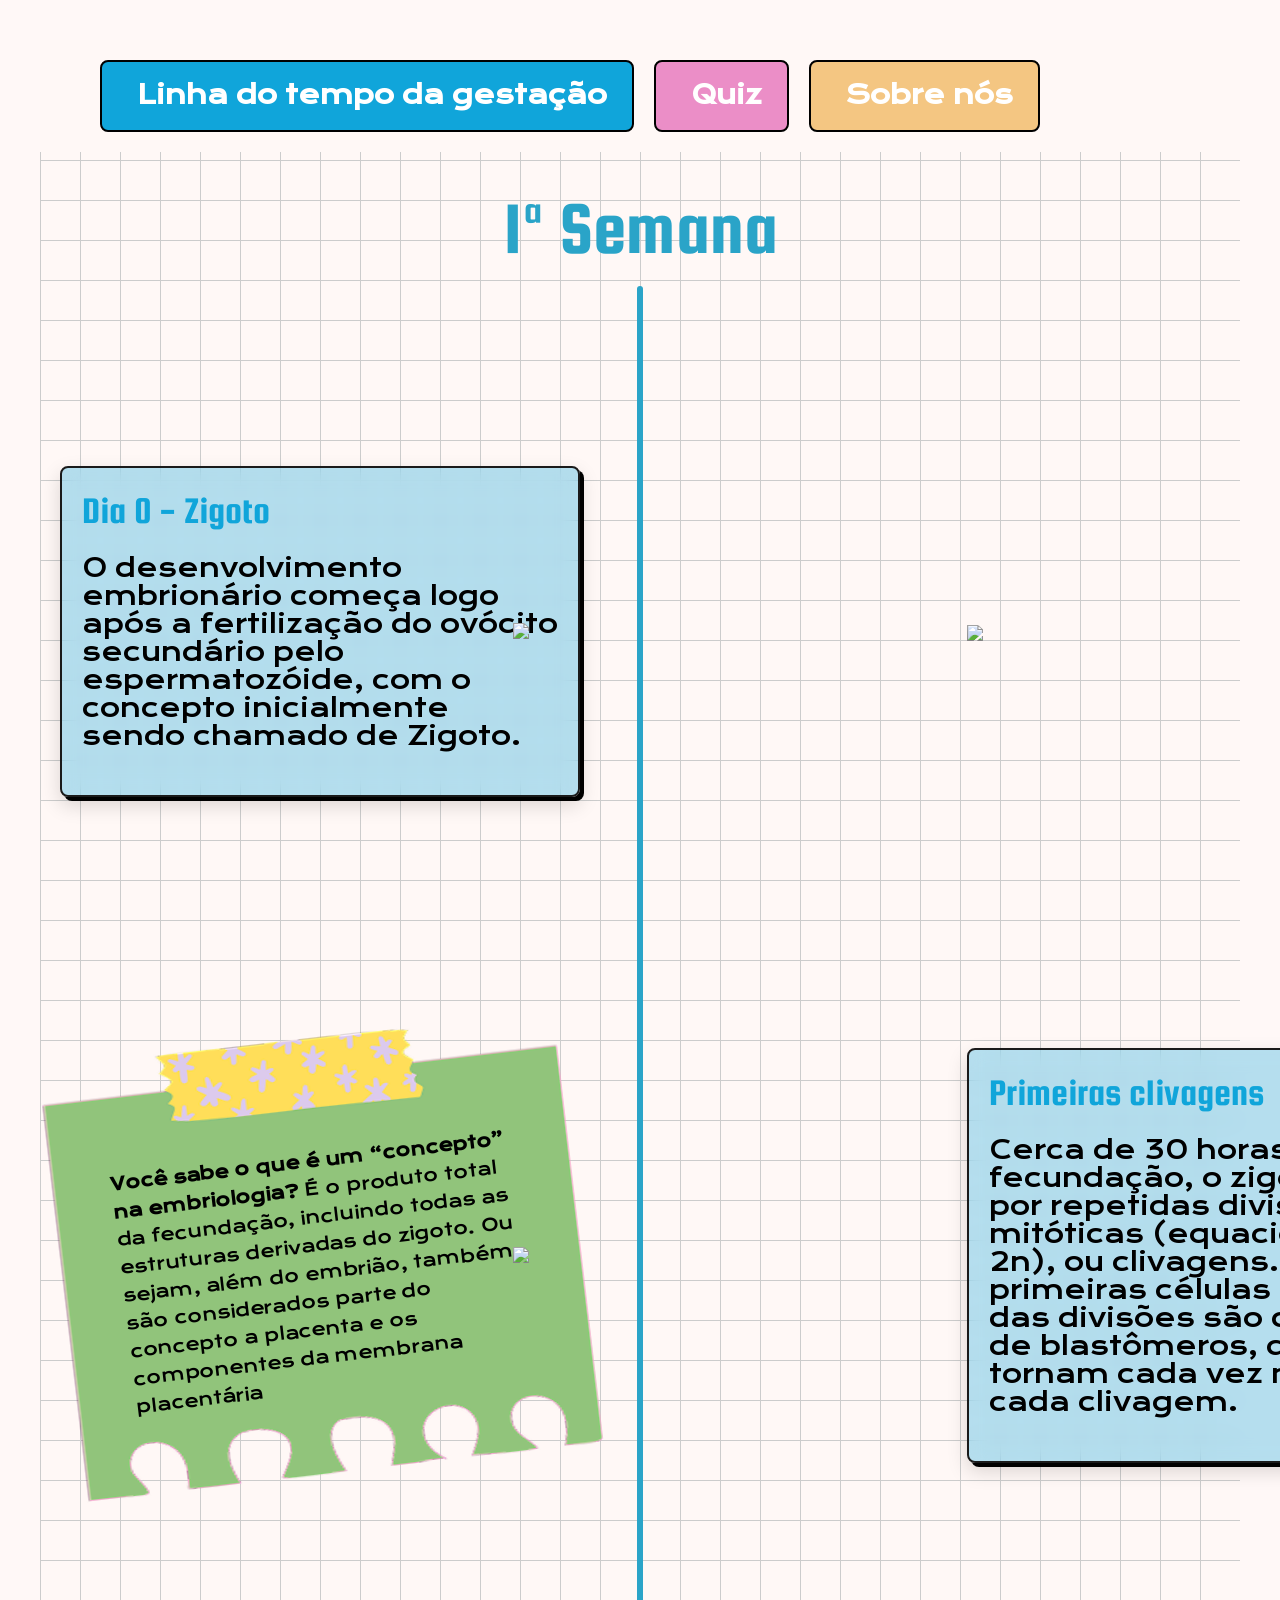
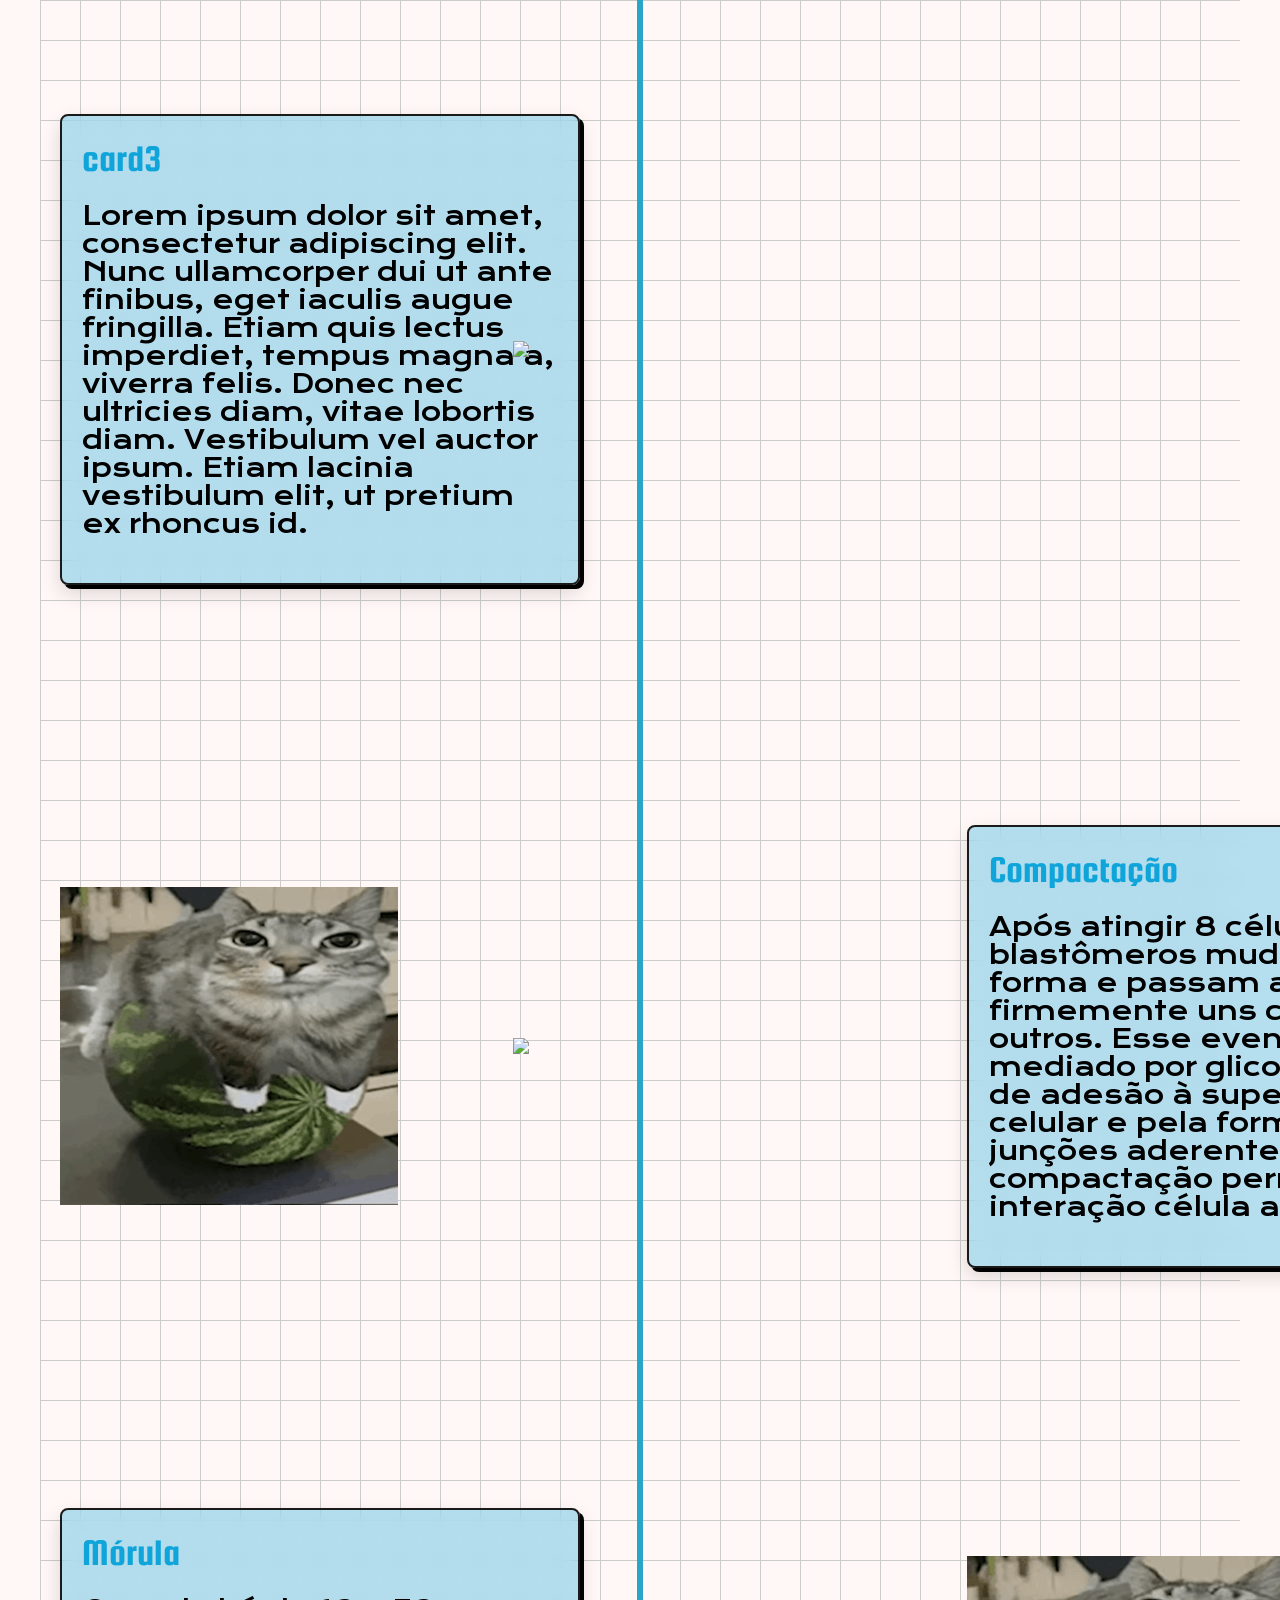
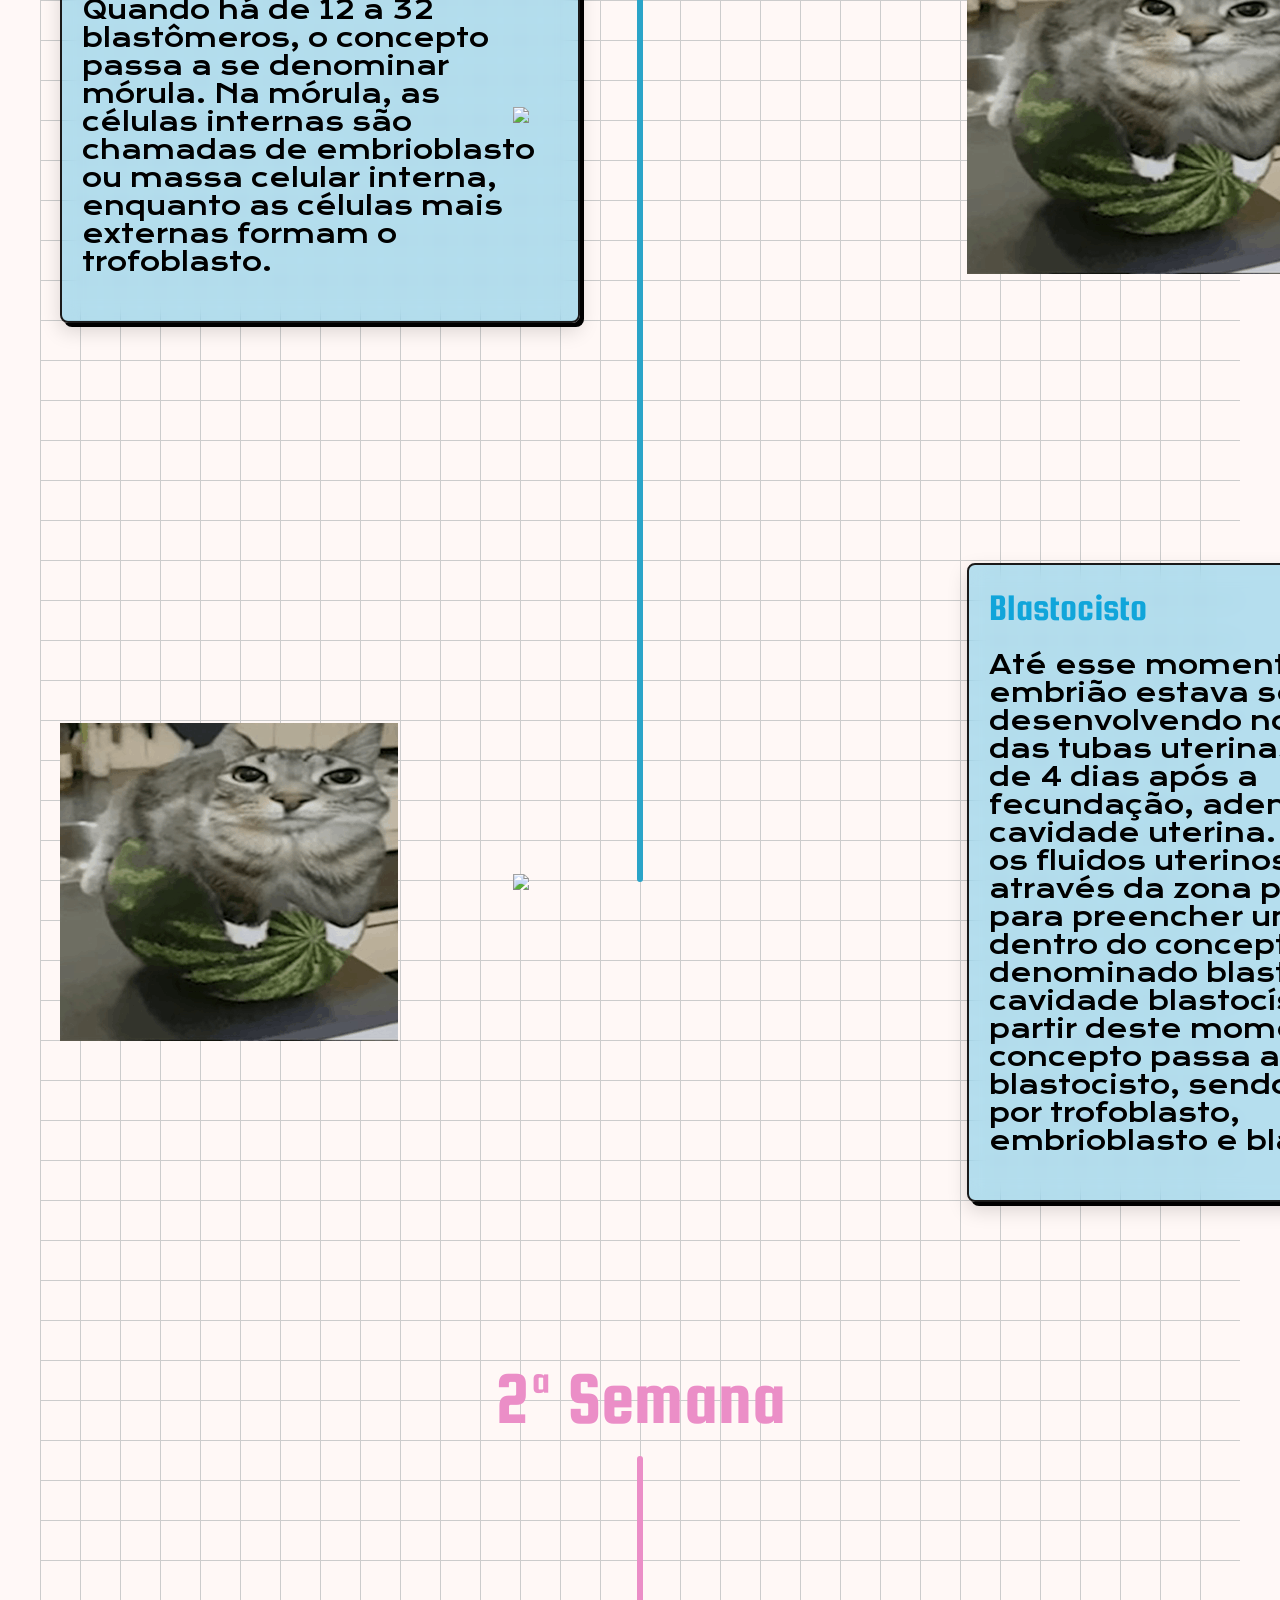
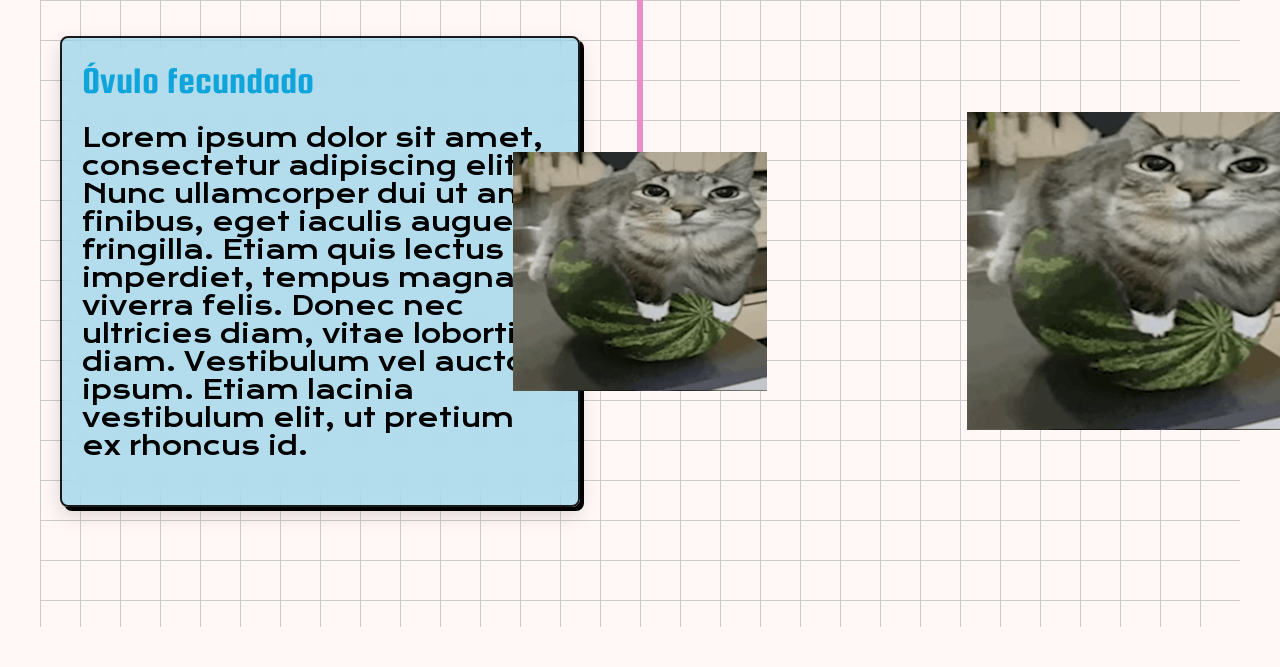
==== commit 2c7d8c10: "mudei o icon" ====
--- a/index.html
+++ b/index.html
@@ -13,11 +13,11 @@
         integrity="sha384-sRIl4kxILFvY47J16cr9ZwB07vP4J8+LH7qKQnuqkuIAvNWLzeN8tE5YBujZqJLB" crossorigin="anonymous">
 
     <script src="https://cdn.jsdelivr.net/npm/bootstrap@5.3.8/dist/js/bootstrap.bundle.min.js"
-        integrity="sha384-FKyoEForCGlyvwx9Hj09JcYn3nv7wiPVlz7YYwJrWVcXK/BmnVDxM+D2scQbITxI"
-        crossorigin="anonymous"></script>
+        integrity="sha384-FKyoEForCGlyvwx9Hj09JcYn3nv7wiPVlz7YYwJrWVcXK/BmnVDxM+D2scQbITxI" crossorigin="anonymous">
+        </script>
 
     <link rel="stylesheet" href="style.css">
-    <link rel="icon" type="jpg" href="img/Amorula/AMORULA - Rosto 1.png" />
+    <link rel="icon" type="png" href="img/header/Logo/LOGO AEEES 2.png" />
 
     <script src="./App.js" defer></script>
 
@@ -64,6 +64,157 @@
 
             <a href="details/1-semana.html">
                 <h1>1ª Semana</h1>
+            </a>
+        </div>
+
+        <section class="timeline-item">
+
+            <div class="timeline-content">
+
+                <div class="card">
+                    <h2>Dia 0 - Zigoto</h2>
+                    <p>O desenvolvimento embrionário começa logo após a fertilização do ovócito secundário pelo
+                        espermatozóide, com o concepto inicialmente sendo chamado de Zigoto.
+                    </p>
+                </div>
+
+                <div class="timeline-center">
+                    <img src="img/IMAGEM 1S_1- Óvulo fecundado.png">
+                </div>
+
+                <div class="side">
+                    <img src="img/Amorula/AMORULA - Rosto 1.png">
+                </div>
+            </div>
+
+        </section>
+
+        <section class="timeline-item">
+
+            <div class="timeline-content">
+
+                <div class="side semana-1-2">
+                    <p><strong>Você sabe o que é um “concepto” na embriologia?</strong> É o produto total da fecundação, incluindo todas
+                        as estruturas derivadas do zigoto. Ou sejam, além do embrião, também são considerados parte do
+                        concepto a placenta e os componentes da membrana placentária
+                        </p>
+                </div>
+
+                <div class="timeline-center">
+                    <img src="img/IMAGEM 1S_2 - Primeira divisão.png">
+                </div>
+
+                <div class="card">
+                    <h2>Primeiras clivagens</h2>
+                    <p>Cerca de 30 horas após a fecundação, o zigoto passa por repetidas divisões mitóticas (equacional,
+                        2n → 2n), ou clivagens. Essas primeiras células surgidas das divisões são chamadas de
+                        blastômeros, que se tornam cada vez menores a cada clivagem.</p>
+
+                </div>
+            </div>
+
+        </section>
+
+        <section class="timeline-item">
+
+            <div class="timeline-content">
+
+                <div class="card">
+                    <h2>card3</h2>
+                    <p>Lorem ipsum dolor sit amet, consectetur adipiscing elit. Nunc ullamcorper dui ut ante finibus,
+                        eget
+                        iaculis augue fringilla. Etiam quis lectus imperdiet, tempus
+                        magna a, viverra felis. Donec nec ultricies diam, vitae lobortis diam. Vestibulum vel auctor
+                        ipsum.
+                        Etiam lacinia vestibulum elit, ut pretium ex rhoncus id.</p>
+                </div>
+
+                <div class="timeline-center">
+                    <img src="img/IMAGEM 1S_3 - Terceira divisão.png">
+                </div>
+            </div>
+
+        </section>
+
+        <section class="timeline-item">
+
+            <div class="timeline-content">
+
+                <div class="side">
+                    <img src="img/gato.png" alt="">
+                </div>
+
+                <div class="timeline-center">
+                    <img src="img/IMAGEM 1S_4- Segunda divisão.png">
+                </div>
+
+                <div class="card">
+                    <h2>Compactação</h2>
+                    <p>Após atingir 8 células, os blastômeros mudam sua forma e passam a se alinhar firmemente uns
+                        contra os outros. Esse evento é mediado por glicoproteínas de adesão à superfície celular e pela
+                        formação de junções aderentes. A compactação permite maior interação célula a célula.</p>
+                </div>
+
+            </div>
+
+        </section>
+        <section class="timeline-item">
+
+            <div class="timeline-content">
+
+                <div class="card">
+                    <h2>Mórula</h2>
+                    <p>
+                        Quando há de 12 a 32 blastômeros, o concepto passa a se denominar mórula. Na mórula, as células
+                        internas são chamadas de embrioblasto ou massa celular interna, enquanto as células mais
+                        externas formam o trofoblasto.</p>
+                </div>
+
+                <div class="timeline-center">
+                    <img src="img/IMAGEM 1S_5 - Mórula.png">
+                </div>
+
+                <div class="side">
+                    <img src="img/gato.png" alt="">
+                </div>
+
+            </div>
+
+        </section>
+        <section class="timeline-item">
+
+            <div class="timeline-content">
+
+                <div class="side">
+                    <img src="img/gato.png" alt="">
+                </div>
+
+                <div class="timeline-center">
+                    <img src="img/IMAGEM 1S_6 - Blastocisto.png">
+                </div>
+
+                <div class="card">
+                    <h2>Blastocisto</h2>
+                    <p>Até esse momento, o embrião estava se desenvolvendo no interior das tubas uterinas e, cerca de 4
+                        dias após a fecundação, adentra na cavidade uterina. No útero, os fluidos uterinos passam
+                        através da zona pelúcida para preencher um espaço dentro do concepto, denominado blastocele ou
+                        cavidade blastocística. A partir deste momento, o concepto passa a se chamar blastocisto, sendo
+                        composto por trofoblasto, embrioblasto e blastocele.</p>
+                </div>
+
+            </div>
+
+        </section>
+
+    </div>
+
+    <div class="semana semana-2">
+
+        <div class="titulo-semana" data-bs-toggle="popover" data-bs-trigger="hover" data-bs-placement="top"
+            data-bs-title="2ª Semana" data-bs-content="Clique para ver mais">
+
+            <a href="details/2-semana.html">
+                <h1>2ª Semana</h1>
             </a>
         </div>
 
@@ -82,180 +233,20 @@
                 </div>
 
                 <div class="timeline-center">
-                    <img src="img/IMAGEM 1S_1- Óvulo fecundado.png">
-                </div>
-
-                <div class="side">
-                    <img src="img/Amorula/AMORULA - Rosto 1.png">
-                </div>
-            </div>
-
-        </section>
-
-        <section class="timeline-item">
-
-            <div class="timeline-content">
-
-                <div class="side">
-                    <img src="img/POST-IT.png" alt="">
-                </div>
-
-                <div class="timeline-center">
-                    <img src="img/IMAGEM 1S_2 - Primeira divisão.png">
-                </div>
-
-                <div class="card">
-                    <h2>Primeiras Divisoes</h2>
-                    <p>Lorem ipsum dolor sit amet, consectetur adipiscing elit. Nunc ullamcorper dui ut ante finibus,
-                        eget
-                        iaculis augue fringilla. Etiam quis lectus imperdiet, tempus
-                        magna a, viverra felis. Donec nec ultricies diam, vitae lobortis diam. Vestibulum vel auctor
-                        ipsum.
-                        Etiam lacinia vestibulum elit, ut pretium ex rhoncus id.</p>
-
-                </div>
-            </div>
-
-        </section>
-
-        <section class="timeline-item">
-
-            <div class="timeline-content">
-
-                <div class="card">
-                    <h2>Mórula</h2>
-                    <p>Lorem ipsum dolor sit amet, consectetur adipiscing elit. Nunc ullamcorper dui ut ante finibus,
-                        eget
-                        iaculis augue fringilla. Etiam quis lectus imperdiet, tempus
-                        magna a, viverra felis. Donec nec ultricies diam, vitae lobortis diam. Vestibulum vel auctor
-                        ipsum.
-                        Etiam lacinia vestibulum elit, ut pretium ex rhoncus id.</p>
-                </div>
-
-                <div class="timeline-center">
-                    <img src="img/IMAGEM 1S_3 - Terceira divisão.png">
-                </div>
-            </div>
-
-        </section>
-
-        <section class="timeline-item">
-
-            <div class="timeline-content">
-
-                <div class="side">
-                    <img src="img/gato.png" alt="">
-                </div>
-
-                <div class="timeline-center">
-                    <img src="img/IMAGEM 1S_4- Segunda divisão.png">
-                </div>
-
-                <div class="card">
-                    <h2>Blastocisto</h2>
-                    <p>Lorem ipsum dolor sit amet, consectetur adipiscing elit. Nunc ullamcorper dui ut ante finibus,
-                        eget
-                        iaculis augue fringilla. Etiam quis lectus imperdiet, tempus
-                        magna a, viverra felis. Donec nec ultricies diam, vitae lobortis diam. Vestibulum vel auctor
-                        ipsum.
-                        Etiam lacinia vestibulum elit, ut pretium ex rhoncus id.</p>
-                </div>
-
-            </div>
-
-        </section>
-        <section class="timeline-item">
-
-            <div class="timeline-content">
-
-                <div class="side">
-                    <img src="img/gato.png" alt="">
-                </div>
-
-                <div class="timeline-center">
-                    <img src="img/IMAGEM 1S_5 - Mórula.png">
-                </div>
-
-                <div class="card">
-                    <h2>Blastocisto</h2>
-                    <p>Lorem ipsum dolor sit amet, consectetur adipiscing elit. Nunc ullamcorper dui ut ante finibus,
-                        eget
-                        iaculis augue fringilla. Etiam quis lectus imperdiet, tempus
-                        magna a, viverra felis. Donec nec ultricies diam, vitae lobortis diam. Vestibulum vel auctor
-                        ipsum.
-                        Etiam lacinia vestibulum elit, ut pretium ex rhoncus id.</p>
-                </div>
-
-            </div>
-
-        </section>
-        <section class="timeline-item">
-
-            <div class="timeline-content">
-
-                <div class="side">
-                    <img src="img/gato.png" alt="">
-                </div>
-
-                <div class="timeline-center">
-                    <img src="img/IMAGEM 1S_6 - Blastocisto.png">
-                </div>
-
-                <div class="card">
-                    <h2>Blastocisto</h2>
-                    <p>Lorem ipsum dolor sit amet, consectetur adipiscing elit. Nunc ullamcorper dui ut ante finibus,
-                        eget
-                        iaculis augue fringilla. Etiam quis lectus imperdiet, tempus
-                        magna a, viverra felis. Donec nec ultricies diam, vitae lobortis diam. Vestibulum vel auctor
-                        ipsum.
-                        Etiam lacinia vestibulum elit, ut pretium ex rhoncus id.</p>
-                </div>
-
-            </div>
-
-        </section>
+                    <img src="img/gato.png">
+                </div>
+
+                <div class="side">
+                    <img src="img/gato.png">
+                </div>
+            </div>
+
+        </section>
+
+
 
     </div>
 
-    <div class="semana semana-2">
-
-        <div class="titulo-semana" data-bs-toggle="popover" data-bs-trigger="hover" data-bs-placement="top"
-            data-bs-title="2ª Semana" data-bs-content="Clique para ver mais">
-
-            <a href="details/2-semana.html">
-                <h1>2ª Semana</h1>
-            </a>
-        </div>
-
-        <section class="timeline-item">
-
-            <div class="timeline-content">
-
-                <div class="card">
-                    <h2>Óvulo fecundado</h2>
-                    <p>Lorem ipsum dolor sit amet, consectetur adipiscing elit. Nunc ullamcorper dui ut ante finibus,
-                        eget
-                        iaculis augue fringilla. Etiam quis lectus imperdiet, tempus
-                        magna a, viverra felis. Donec nec ultricies diam, vitae lobortis diam. Vestibulum vel auctor
-                        ipsum.
-                        Etiam lacinia vestibulum elit, ut pretium ex rhoncus id.</p>
-                </div>
-
-                <div class="timeline-center">
-                    <img src="img/gato.png">
-                </div>
-
-                <div class="side">
-                    <img src="img/gato.png">
-                </div>
-            </div>
-
-        </section>
-
-
-
-    </div>
-
 </body>
 
 </html>
--- a/style.css
+++ b/style.css
@@ -102,7 +102,8 @@
     text-decoration: none;
 }
 
-.semana a h1 {
+.semana a h1,
+.titulo-semana h1 {
     font-size: clamp(1.5rem, 3rem, 4rem);
     transition: color 0.3s ease;
     font-family: 'Squada One';
@@ -113,7 +114,7 @@
     --line-width: 6px;
 }
 
-.semana-1 a h1 {
+.semana-1 h1 {
     color: #2aa4c8;
 }
 
@@ -122,7 +123,7 @@
     --line-width: 6px;
 }
 
-.semana-2 a h1 {
+.semana-2 h1 {
     color: #EB8EC7;
 }
 
@@ -243,10 +244,35 @@
     font-family: 'Squada One';
 }
 
+.side.semana-1-2 {
+    display: inline-block;
+    transform: rotate(-6.68deg);
+    transform-origin: center center;
+    background-image: url('img/semana-1-2-post it.png');
+    background-size: 100% 100%;
+    background-position: center center;
+    background-repeat: no-repeat;
+    padding-top: 110px;
+    padding-bottom: 50px;
+    padding-left: 60px;
+    padding-right: 60px;
+    width: 520px;
+}
+
+.side p,
+.side strong {
+    line-height: 25;
+    width: 400px;
+    font-size: clamp(0.3rem, 0.7rem, 1rem);
+    text-align: align-left;
+    font-family: 'Krona One';
+    color: #000000;
+    line-height: 28px;
+}
 
 .card p {
     font-size: clamp(0.7rem, 2vw, 1rem);
-    text-align: justify;
+    text-align: align-left;
     font-family: 'Krona One';
     color: #000000;
     line-height: 28px;
